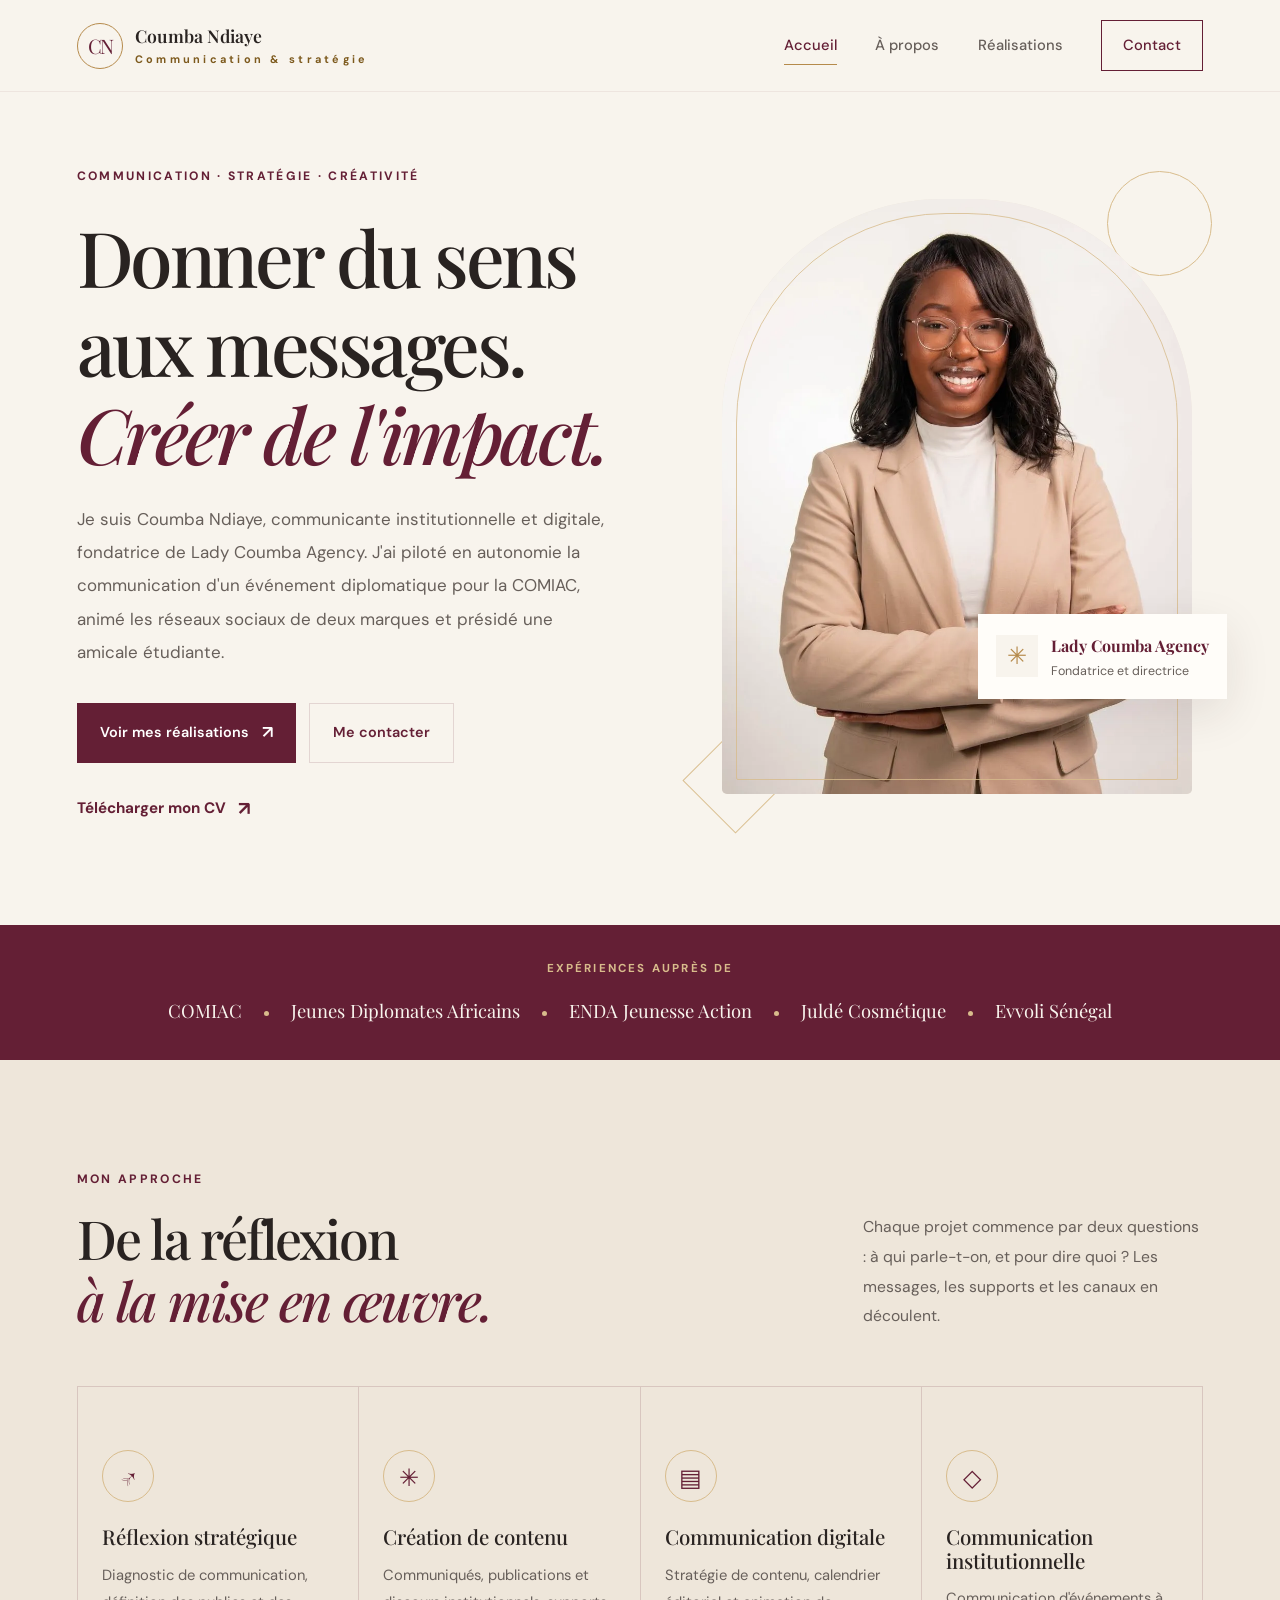
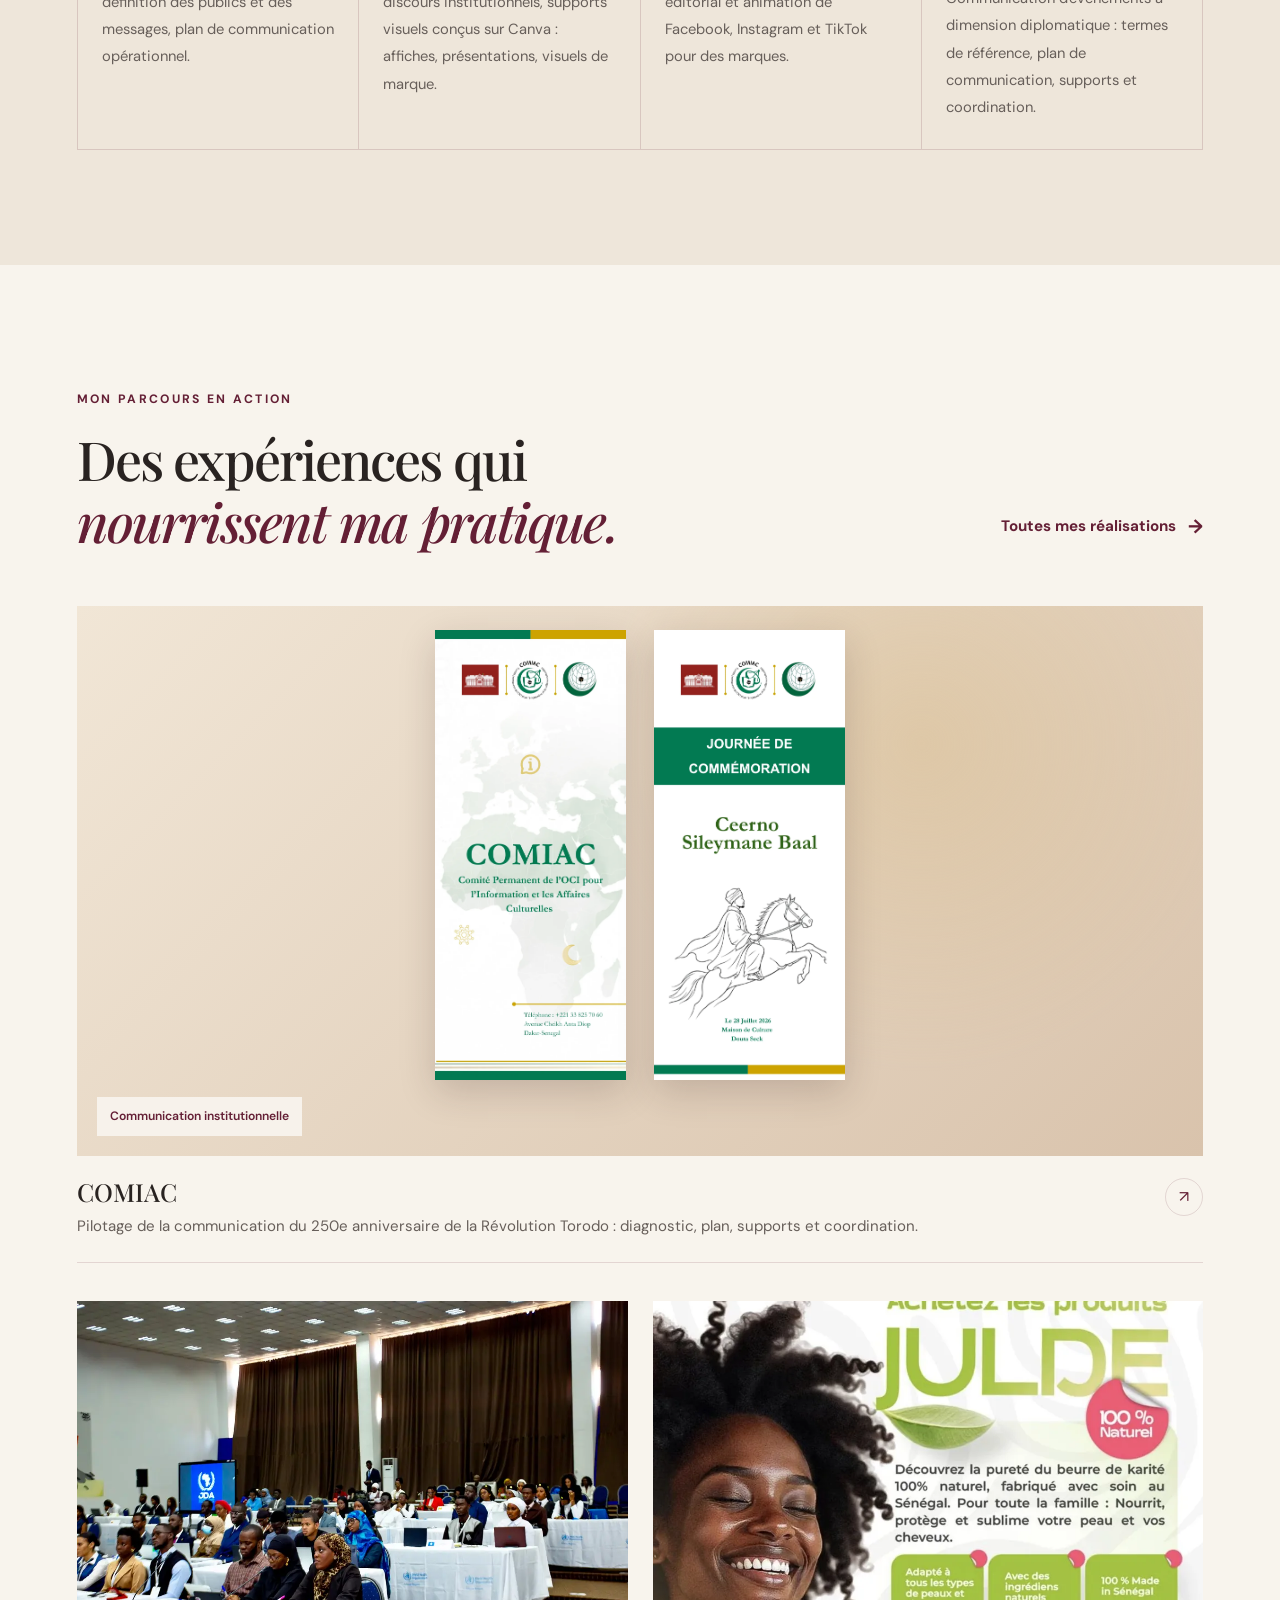
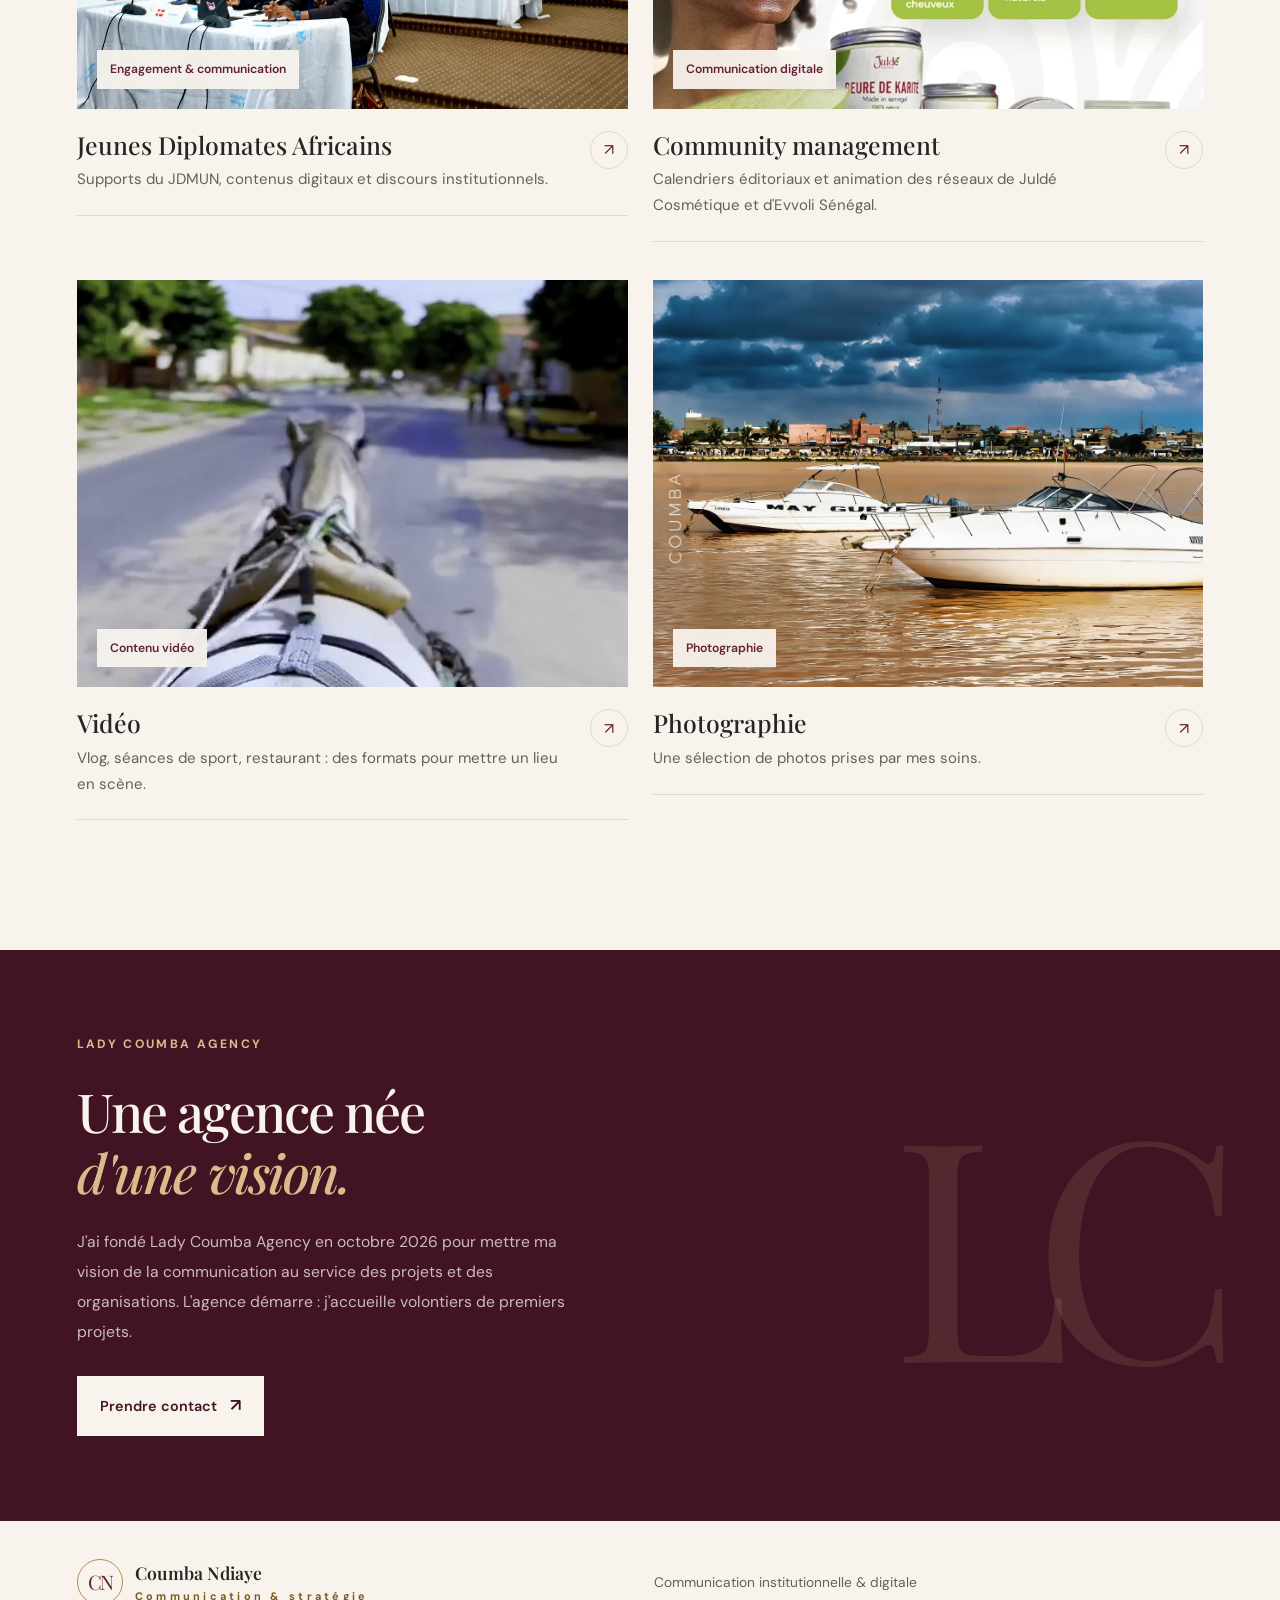
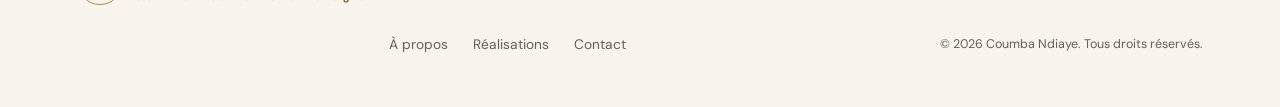
==== index.html @ ebb4f6b2 "first commit" ====
<!DOCTYPE html>
<html lang="fr">

<head>
    <meta charset="UTF-8">
    <meta name="viewport" content="width=device-width, initial-scale=1.0">

    <meta name="description"
        content="Coumba Ndiaye, communicante institutionnelle et digitale et fondatrice de Lady Coumba Agency. Découvrez ses réalisations : COMIAC, Jeunes Diplomates Africains, ENDA Jeunesse Action, Juldé Cosmétique, Evvoli Sénégal.">

    <meta name="theme-color" content="#f8f4ed">

    <title>Coumba Ndiaye | Communication & stratégie</title>

    <link rel="icon" href="assets/favicon.svg" type="image/svg+xml">

    <!-- Aperçu lors du partage du lien (WhatsApp, LinkedIn...) -->
    <meta property="og:type" content="website">
    <meta property="og:locale" content="fr_FR">
    <meta property="og:title" content="Coumba Ndiaye | Communication & stratégie">
    <meta property="og:description"
        content="Communicante institutionnelle et digitale, fondatrice de Lady Coumba Agency. Découvrez mes réalisations.">
    <!-- À compléter quand l'adresse du site est connue (le lien doit être complet, en https) :
    <meta property="og:image" content="https://ADRESSE-DU-SITE/assets/image/og-cover.jpg">
    <meta property="og:url" content="https://ADRESSE-DU-SITE/">
    -->

    <link rel="preconnect" href="https://fonts.googleapis.com">
    <link rel="preconnect" href="https://fonts.gstatic.com" crossorigin>

    <link
        href="https://fonts.googleapis.com/css2?family=DM+Sans:wght@400;500;600;700&family=Playfair+Display:wght@400;500;600;700&display=swap"
        rel="stylesheet">

    <link rel="stylesheet" href="style.css">
    <script src="script.js" defer></script>
</head>

<body>

    <div class="loader" id="loader">
        <span>CN</span>
    </div>

    <header class="header">
        <a href="index.html" class="logo" aria-label="Accueil Coumba Ndiaye">
            <span class="logo-mark">CN</span>
            <span class="logo-text">
                <strong>Coumba Ndiaye</strong>
                <small>Communication & stratégie</small>
            </span>
        </a>

        <button class="menu-toggle" id="menu-toggle" aria-label="Ouvrir le menu" aria-expanded="false"
            aria-controls="navigation">
            <span></span>
            <span></span>
        </button>

        <nav class="navigation" id="navigation">
            <a href="index.html" class="active">Accueil</a>
            <a href="pages/apropos.html">À propos</a>
            <a href="pages/realisations.html">Réalisations</a>
            <a href="pages/contact.html" class="nav-cta">Contact</a>
        </nav>
    </header>

    <main>

        <!-- HERO : PRESENTATION DE COUMBA -->

        <section class="hero section-padding">

            <div class="hero-content">

                <p class="eyebrow">
                    COMMUNICATION · STRATÉGIE · CRÉATIVITÉ
                </p>

                <h1>
                    Donner du sens<br>
                    aux messages.<br>
                    <span>Créer de l'impact.</span>
                </h1>

                <p class="hero-description">
                    Je suis Coumba Ndiaye, communicante institutionnelle et
                    digitale, fondatrice de Lady Coumba Agency. J'ai piloté en
                    autonomie la communication d'un événement diplomatique pour
                    la COMIAC, animé les réseaux sociaux de deux marques et
                    présidé une amicale étudiante.
                </p>

                <div class="hero-actions">

                    <a href="pages/realisations.html" class="btn btn-primary">
                        Voir mes réalisations
                        <span aria-hidden="true">↗</span>
                    </a>

                    <a href="pages/contact.html" class="btn btn-secondary">
                        Me contacter
                    </a>

                </div>

                <div class="hero-signature">
                    <a href="assets/documents/cv.pdf" class="text-link" target="_blank" rel="noopener noreferrer">
                        Télécharger mon CV <span aria-hidden="true">↗</span>
                    </a>
                </div>

            </div>

            <div class="hero-visual">

                <div class="hero-frame">

                    <img src="./assets/image/portrait-coumba.webp" alt="Portrait de Coumba Ndiaye" class="hero-portrait"
                        fetchpriority="high"
                        onerror="this.style.display='none'; this.nextElementSibling.style.display='flex';">

                    <div class="portrait-placeholder">
                        <span>CN</span>
                        <p>Portrait de Coumba Ndiaye</p>
                        <small>Ajouter la photo dans assets/image/</small>
                    </div>

                </div>

                <div class="floating-card">
                    <span class="floating-icon">✳</span>
                    <div>
                        <strong>Lady Coumba Agency</strong>
                        <p>Fondatrice et directrice</p>
                    </div>
                </div>

                <div class="hero-decoration decoration-one"></div>
                <div class="hero-decoration decoration-two"></div>

            </div>

        </section>

        <!-- EXPERIENCES : STRUCTURES -->

        <section class="proof-strip" aria-labelledby="proof-title">
            <div class="proof-strip-inner">
                <p class="proof-title" id="proof-title">EXPÉRIENCES AUPRÈS DE</p>

                <ul class="proof-list">
                    <li><a href="pages/realisations.html#comiac">COMIAC</a></li>
                    <li><a href="pages/realisations.html#jda">Jeunes Diplomates Africains</a></li>
                    <li><a href="pages/realisations.html#enda">ENDA Jeunesse Action</a></li>
                    <li><a href="pages/realisations.html#digital">Juldé Cosmétique</a></li>
                    <li><a href="pages/realisations.html#digital">Evvoli Sénégal</a></li>
                </ul>
            </div>
        </section>

        <!-- COMPETENCES ET APPROCHE PERSONNELLE -->

        <section class="services section-padding">

            <div class="services-header">

                <div>
                    <p class="eyebrow">MON APPROCHE</p>
                    <h2>
                        De la réflexion<br>
                        <span>à la mise en œuvre.</span>
                    </h2>
                </div>

                <p class="services-intro">
                    Chaque projet commence par deux questions : à qui parle-t-on,
                    et pour dire quoi ? Les messages, les supports et les canaux
                    en découlent.
                </p>

            </div>

            <div class="services-grid">

                <article class="service-card">

                    <div class="service-icon">↗</div>

                    <h3>Réflexion stratégique</h3>

                    <p>
                        Diagnostic de communication, définition des publics
                        et des messages, plan de communication opérationnel.
                    </p>
                </article>

                <article class="service-card">

                    <div class="service-icon">✳</div>

                    <h3>Création de contenu</h3>

                    <p>
                        Communiqués, publications et discours institutionnels,
                        supports visuels conçus sur Canva : affiches,
                        présentations, visuels de marque.
                    </p>
                </article>

                <article class="service-card">

                    <div class="service-icon">▤</div>

                    <h3>Communication digitale</h3>

                    <p>
                        Stratégie de contenu, calendrier éditorial et animation
                        de Facebook, Instagram et TikTok pour des marques.
                    </p>
                </article>

                <article class="service-card">

                    <div class="service-icon">◇</div>

                    <h3>Communication institutionnelle</h3>

                    <p>
                        Communication d'événements à dimension diplomatique :
                        termes de référence, plan de communication, supports
                        et coordination.
                    </p>
                </article>

            </div>

        </section>

        <!-- EXPERIENCES ET REALISATIONS -->

        <section class="projects section-padding">

            <div class="projects-header">

                <div>
                    <p class="eyebrow">MON PARCOURS EN ACTION</p>

                    <h2>
                        Des expériences qui<br>
                        <span>nourrissent ma pratique.</span>
                    </h2>
                </div>

                <a href="pages/realisations.html" class="text-link">
                    Toutes mes réalisations <span>→</span>
                </a>

            </div>

            <div class="projects-grid">

                <a href="pages/realisations.html#comiac" class="project-card project-large">

                    <div class="project-image project-image-comiac project-image-banners">

                        <img src="assets/image/comiac-kakemono-presentation.webp"
                            alt="Kakémono de présentation de la COMIAC" loading="lazy"
                            onerror="this.style.display='none'">

                        <img src="assets/image/comiac-kakemono-commemoration.webp"
                            alt="Kakémono de la Journée de commémoration Ceerno Sileymane Baal" loading="lazy"
                            onerror="this.style.display='none'">

                        <span class="project-category">
                            Communication institutionnelle
                        </span>

                    </div>

                    <div class="project-info">

                        <div>
                            <h3>COMIAC</h3>

                            <p>
                                Pilotage de la communication du 250e anniversaire
                                de la Révolution Torodo : diagnostic, plan,
                                supports et coordination.
                            </p>
                        </div>

                        <span class="project-arrow">↗</span>

                    </div>

                </a>

                <a href="pages/realisations.html#jda" class="project-card">

                    <div class="project-image project-image-jda">

                        <img src="assets/image/jda.webp" alt="Séance de conférence des Jeunes Diplomates Africains"
                            loading="lazy" onerror="this.style.display='none'">

                        <span class="project-category">
                            Engagement & communication
                        </span>

                    </div>

                    <div class="project-info">

                        <div>
                            <h3>Jeunes Diplomates Africains</h3>

                            <p>
                                Supports du JDMUN, contenus digitaux et
                                discours institutionnels.
                            </p>
                        </div>

                        <span class="project-arrow">↗</span>

                    </div>

                </a>

                <a href="pages/realisations.html#digital" class="project-card">

                    <div class="project-image project-image-digital">

                        <img src="assets/image/julde.webp" alt="Visuel de communication pour Juldé Cosmétique"
                            loading="lazy" onerror="this.style.display='none'">

                        <span class="project-category">
                            Communication digitale
                        </span>

                    </div>

                    <div class="project-info">

                        <div>
                            <h3>Community management</h3>

                            <p>
                                Calendriers éditoriaux et animation des réseaux
                                de Juldé Cosmétique et d'Evvoli Sénégal.
                            </p>
                        </div>

                        <span class="project-arrow">↗</span>

                    </div>

                </a>

                <a href="pages/realisations.html#video" class="project-card">

                    <div class="project-image project-image-video">

                        <img src="assets/image/vlog-saint-louis-poster.webp"
                            alt="Image de couverture du vlog consacré à Saint-Louis" loading="lazy"
                            onerror="this.style.display='none'">

                        <span class="project-category">
                            Contenu vidéo
                        </span>

                    </div>

                    <div class="project-info">

                        <div>
                            <h3>Vidéo</h3>

                            <p>
                                Vlog, séances de sport, restaurant : des formats
                                pour mettre un lieu en scène.
                            </p>
                        </div>

                        <span class="project-arrow">↗</span>

                    </div>

                </a>

                <a href="pages/realisations.html#photos" class="project-card">

                    <div class="project-image project-image-photo">

                        <img src="assets/image/photos/photo-1.webp" alt="Photographie prise par Coumba Ndiaye"
                            loading="lazy" onerror="this.style.display='none'">

                        <span class="project-category">
                            Photographie
                        </span>

                    </div>

                    <div class="project-info">

                        <div>
                            <h3>Photographie</h3>

                            <p>
                                Une sélection de photos prises par mes soins.
                            </p>
                        </div>

                        <span class="project-arrow">↗</span>

                    </div>

                </a>

            </div>

        </section>

        <!-- PROJET ENTREPRENEURIAL -->

        <section class="agency-cta section-padding">

            <div class="agency-cta-content">


                <p class="eyebrow">LADY COUMBA AGENCY</p>

                <h2>
                    Une agence née<br>
                    <span>d'une vision.</span>
                </h2>

                <p>
                    J'ai fondé Lady Coumba Agency en octobre 2026 pour mettre
                    ma vision de la communication au service des projets et des
                    organisations. L'agence démarre : j'accueille volontiers
                    de premiers projets.
                </p>

                <a href="pages/contact.html" class="btn btn-light">
                    Prendre contact <span>↗</span>
                </a>


            </div>

            <div class="cta-monogram" aria-hidden="true">LC</div>

        </section>

    </main>

    <!-- PIED DE PAGE -->

    <footer class="footer">

        <a href="index.html" class="logo footer-logo">

            <span class="logo-mark">CN</span>

            <span class="logo-text">
                <strong>Coumba Ndiaye</strong>
                <small>Communication & stratégie</small>
            </span>

        </a>

        <p>Communication institutionnelle & digitale</p>

        <div class="footer-links">
            <a href="pages/apropos.html">À propos</a>
            <a href="pages/realisations.html">Réalisations</a>
            <a href="pages/contact.html">Contact</a>
        </div>

        <p class="footer-copy">
            © <span id="year"></span> Coumba Ndiaye. Tous droits réservés.
        </p>

    </footer>

</body>

</html>
---- style.css ----
/* =========================================
   LADY COUMBA AGENCY
   Identité visuelle : crème, bordeaux et or
========================================= */

:root {
    --cream: #f8f4ed;
    --cream-dark: #eee6da;
    --white: #fffdf9;
    --burgundy: #641f35;
    --burgundy-dark: #421323;
    --burgundy-light: #853e53;
    --gold: #b58a4b;
    --gold-light: #d8bc8c;
    --text: #292321;
    --text-light: #756c67;
    --border: rgba(100, 31, 53, 0.14);

    --font-title: "Playfair Display", Georgia, serif;
    --font-body: "DM Sans", Arial, sans-serif;

    --container: 1240px;
    --page-padding: clamp(22px, 6vw, 88px);
    --transition: 0.3s ease;
}

/* RESET */

* {
    margin: 0;
    padding: 0;
    box-sizing: border-box;
}

html {
    scroll-behavior: smooth;
    scroll-padding-top: 100px;
}

body {
    background: var(--cream);
    color: var(--text);
    font-family: var(--font-body);
    line-height: 1.7;
    overflow-x: hidden;
    -webkit-font-smoothing: antialiased;
}

body,
button,
a {
    -webkit-tap-highlight-color: transparent;
}

img {
    display: block;
    max-width: 100%;
}

a {
    color: inherit;
    text-decoration: none;
}

button {
    font: inherit;
}

button,
a {
    touch-action: manipulation;
}

::selection {
    background: var(--burgundy);
    color: white;
}

.section-padding {
    padding-left: var(--page-padding);
    padding-right: var(--page-padding);
}

h1,
h2,
h3 {
    font-family: var(--font-title);
    font-weight: 500;
    line-height: 1.15;
}

h1 {
    font-size: clamp(3rem, 6vw, 6rem);
    letter-spacing: -0.045em;
}

h2 {
    font-size: clamp(2.2rem, 4.2vw, 4rem);
    letter-spacing: -0.035em;
}

h3 {
    font-size: 1.55rem;
}

p {
    overflow-wrap: break-word;
}

main {
    width: 100%;
}

main section {
    position: relative;
}

.eyebrow {
    color: var(--burgundy);
    font-size: 0.7rem;
    font-weight: 700;
    letter-spacing: 0.19em;
    line-height: 1.6;
    text-transform: uppercase;
}

h1 span,
h2 span {
    color: var(--burgundy);
    font-style: italic;
}

.text-link {
    display: inline-flex;
    align-items: center;
    gap: 12px;
    color: var(--burgundy);
    font-size: 0.9rem;
    font-weight: 700;
    transition: gap var(--transition);
}

.text-link span {
    font-size: 1.2rem;
    transition: transform var(--transition);
}

.text-link:hover {
    gap: 18px;
}

.text-link:hover span {
    transform: translateX(3px);
}

/* LOADER */

.loader {
    position: fixed;
    z-index: 9999;
    inset: 0;
    display: flex;
    align-items: center;
    justify-content: center;
    background: var(--burgundy-dark);
    color: var(--gold-light);
    transition:
        opacity 0.6s ease,
        visibility 0.6s ease;
}

.loader span {
    font-family: var(--font-title);
    font-size: 4rem;
    letter-spacing: -0.08em;
    animation: loader-pulse 1s ease-in-out infinite alternate;
}

.loader.loaded {
    opacity: 0;
    visibility: hidden;
    pointer-events: none;
}

@keyframes loader-pulse {
    from {
        opacity: 0.4;
        transform: scale(0.94);
    }

    to {
        opacity: 1;
        transform: scale(1);
    }
}

/* HEADER */

.header {
    position: sticky;
    top: 0;
    z-index: 1000;
    display: flex;
    align-items: center;
    justify-content: space-between;
    gap: 30px;
    min-height: 92px;
    padding: 16px var(--page-padding);
    background: rgba(248, 244, 237, 0.94);
    border-bottom: 1px solid rgba(100, 31, 53, 0.07);
    backdrop-filter: blur(18px);
    -webkit-backdrop-filter: blur(18px);
}

.logo {
    display: inline-flex;
    align-items: center;
    gap: 12px;
    flex-shrink: 0;
}

.logo-mark {
    display: grid;
    place-items: center;
    width: 46px;
    height: 46px;
    border: 1px solid var(--gold);
    border-radius: 50%;
    color: var(--burgundy);
    font-family: var(--font-title);
    font-size: 1.25rem;
    letter-spacing: -0.09em;
}

.logo-text {
    display: flex;
    flex-direction: column;
    line-height: 1.3;
}

.logo-text strong {
    font-family: var(--font-title);
    font-size: 1.1rem;
    font-weight: 600;
}

.logo-text small {
    margin-top: 4px;
    color: var(--gold);
    font-size: 0.58rem;
    font-weight: 700;
    letter-spacing: 0.3em;
}

.navigation {
    display: flex;
    align-items: center;
    gap: clamp(20px, 3vw, 42px);
}

.navigation a {
    position: relative;
    color: var(--text-light);
    font-size: 0.85rem;
    font-weight: 500;
    transition: color var(--transition);
}

.navigation a:not(.nav-cta)::after {
    position: absolute;
    right: 0;
    bottom: -7px;
    left: 0;
    height: 1px;
    background: var(--gold);
    content: "";
    transform: scaleX(0);
    transform-origin: left;
    transition: transform var(--transition);
}

.navigation a:hover,
.navigation a.active {
    color: var(--burgundy);
}

.navigation a:hover::after,
.navigation a.active::after {
    transform: scaleX(1);
}

.navigation .nav-cta {
    padding: 12px 21px;
    border: 1px solid var(--burgundy);
    color: var(--burgundy);
    transition:
        background var(--transition),
        color var(--transition);
}

.navigation .nav-cta:hover {
    background: var(--burgundy);
    color: white;
}

.menu-toggle {
    display: none;
    width: 44px;
    height: 44px;
    padding: 11px;
    border: 1px solid var(--border);
    background: transparent;
    cursor: pointer;
}

.menu-toggle span {
    display: block;
    width: 100%;
    height: 1px;
    margin: 5px 0;
    background: var(--burgundy);
    transition: transform var(--transition);
}

/* BUTTONS */

.btn {
    display: inline-flex;
    align-items: center;
    justify-content: center;
    gap: 13px;
    min-height: 54px;
    padding: 15px 23px;
    font-size: 0.84rem;
    font-weight: 600;
    text-align: center;
    transition:
        transform var(--transition),
        background var(--transition),
        color var(--transition),
        border-color var(--transition);
}

.btn:hover {
    transform: translateY(-3px);
}

.btn span {
    font-size: 1.1rem;
}

.btn-primary {
    background: var(--burgundy);
    color: white;
}

.btn-primary:hover {
    background: var(--burgundy-dark);
}

.btn-secondary {
    border: 1px solid var(--border);
    color: var(--burgundy);
}

.btn-secondary:hover {
    border-color: var(--burgundy);
    background: var(--white);
}

.btn-light {
    background: var(--cream);
    color: var(--burgundy-dark);
}

.btn-light:hover {
    background: white;
}

/* HERO */

.hero {
    display: grid;
    grid-template-columns: 1.05fr 0.95fr;
    align-items: center;
    gap: clamp(45px, 7vw, 100px);
    max-width: 1600px;
    min-height: 690px;
    margin: auto;
    padding-top: 75px;
    padding-bottom: 100px;
}

.hero-content {
    position: relative;
    z-index: 2;
    max-width: 680px;
    animation: rise-in 0.9s ease both;
}

.hero-content .eyebrow {
    margin-bottom: 26px;
}

.hero-content h1 {
    margin-bottom: 26px;
}

.hero-description {
    max-width: 540px;
    color: var(--text-light);
    font-size: 1rem;
    line-height: 1.95;
}

.hero-actions {
    display: flex;
    flex-wrap: wrap;
    gap: 13px;
    margin-top: 34px;
}

.hero-signature {
    display: flex;
    align-items: center;
    gap: 13px;
    margin-top: 40px;
}


.hero-signature p {
    color: var(--text-light);
    font-size: 0.78rem;
}

.hero-visual {
    position: relative;
    width: 100%;
    max-width: 470px;
    margin: 0 auto;
    animation: rise-in 1s 0.15s ease both;
}

.hero-frame {
    position: relative;
    z-index: 1;
    overflow: hidden;
    width: 100%;
    aspect-ratio: 0.79;
    border-radius: 220px 220px 5px 5px;
    background: var(--cream-dark);
}

.hero-frame::after {
    position: absolute;
    inset: 14px;
    z-index: 2;
    border: 1px solid rgba(216, 188, 140, 0.8);
    border-radius: 210px 210px 2px 2px;
    content: "";
    pointer-events: none;
}

.hero-portrait {
    position: absolute;
    inset: 0;
    display: block;
    width: 100%;
    height: 100%;
    object-fit: cover;
    object-position: center top;
    z-index: 1;
}

.portrait-placeholder {
    position: absolute;
    inset: 0;
    display: none;
    flex-direction: column;
    align-items: center;
    justify-content: center;
    gap: 8px;
    padding: 25px;
    background:
        radial-gradient(circle at 50% 35%, rgba(181, 138, 75, 0.15), transparent 45%),
        var(--cream-dark);
    color: var(--burgundy);
    text-align: center;
    z-index: 2;
}

.portrait-placeholder span {
    font-family: var(--font-title);
    font-size: clamp(5rem, 9vw, 8rem);
    line-height: 1;
    letter-spacing: -0.1em;
}

.portrait-placeholder p {
    font-family: var(--font-title);
    font-size: 1.15rem;
}

.portrait-placeholder small {
    color: var(--text-light);
    font-size: 0.7rem;
}

.portrait-caption {
    position: absolute;
    z-index: 3;
    right: 30px;
    bottom: 28px;
    left: 30px;
    display: flex;
    align-items: center;
    gap: 10px;
    padding: 15px 17px;
    background: rgba(248, 244, 237, 0.93);
    font-size: 0.73rem;
    font-weight: 600;
    backdrop-filter: blur(10px);
}

.caption-dot {
    width: 7px;
    height: 7px;
    flex-shrink: 0;
    border-radius: 50%;
    background: var(--gold);
}

.floating-card {
    position: absolute;
    z-index: 4;
    right: -35px;
    bottom: 95px;
    display: flex;
    align-items: center;
    gap: 13px;
    max-width: 285px;
    padding: 18px;
    background: var(--white);
    box-shadow: 0 15px 45px rgba(48, 25, 28, 0.1);
    animation: float 5s ease-in-out infinite;
}

.floating-icon {
    display: grid;
    place-items: center;
    width: 42px;
    height: 42px;
    flex-shrink: 0;
    background: var(--cream);
    color: var(--gold);
    font-size: 1.5rem;
}

.floating-card strong {
    display: block;
    color: var(--burgundy);
    font-family: var(--font-title);
    font-size: 0.95rem;
}

.floating-card p {
    margin-top: 3px;
    color: var(--text-light);
    font-size: 0.69rem;
    line-height: 1.5;
}

.hero-decoration {
    position: absolute;
    border: 1px solid var(--gold-light);
    pointer-events: none;
}

.decoration-one {
    top: -28px;
    right: -20px;
    width: 105px;
    height: 105px;
    border-radius: 50%;
}

.decoration-two {
    bottom: -24px;
    left: -24px;
    width: 75px;
    height: 75px;
    transform: rotate(45deg);
}

/* AGENCY STRIP */

.agency-strip {
    padding: 24px var(--page-padding);
    background: var(--burgundy);
    color: var(--cream);
}

.agency-strip-inner {
    display: flex;
    align-items: center;
    justify-content: space-between;
    gap: 22px;
    max-width: var(--container);
    margin: auto;
}

.agency-strip-inner p {
    font-size: 0.67rem;
    font-weight: 600;
    letter-spacing: 0.16em;
}

.agency-strip-inner span {
    width: 5px;
    height: 5px;
    flex-shrink: 0;
    border-radius: 50%;
    background: var(--gold-light);
}

/* INTRODUCTION */

.intro {
    padding-top: 130px;
    padding-bottom: 130px;
}

.section-heading {
    max-width: var(--container);
    margin: 0 auto 65px;
}

.section-heading .eyebrow {
    margin-bottom: 20px;
}

.section-heading h2 {
    max-width: 760px;
}

.intro-grid {
    display: grid;
    grid-template-columns: 0.8fr 1.2fr;
    gap: clamp(35px, 9vw, 150px);
    max-width: var(--container);
    margin: auto;
    padding-top: 34px;
    border-top: 1px solid var(--border);
}

.intro-label {
    display: flex;
    flex-direction: column;
    gap: 20px;
}

.section-number {
    color: var(--gold);
    font-size: 0.72rem;
    font-weight: 700;
    letter-spacing: 0.12em;
}

.intro-label p {
    max-width: 220px;
    color: var(--burgundy);
    font-family: var(--font-title);
    font-size: 1.5rem;
    line-height: 1.4;
}

.intro-text>p {
    margin-bottom: 22px;
    color: var(--text-light);
    font-size: 0.98rem;
    line-height: 2;
}

.intro-text .text-link {
    margin-top: 12px;
}

/* SERVICES */

.services {
    padding-top: 110px;
    padding-bottom: 115px;
    background: var(--cream-dark);
}

.services-header,
.projects-header {
    display: flex;
    align-items: flex-end;
    justify-content: space-between;
    gap: 40px;
    max-width: var(--container);
    margin: 0 auto 55px;
}

.services-header .eyebrow,
.projects-header .eyebrow {
    margin-bottom: 18px;
}

.services-header h2,
.projects-header h2 {
    max-width: 700px;
}

.services-intro {
    max-width: 340px;
    color: var(--text-light);
    font-size: 0.9rem;
    line-height: 1.9;
}

.services-grid {
    display: grid;
    grid-template-columns: repeat(4, minmax(0, 1fr));
    max-width: var(--container);
    margin: auto;
    border-top: 1px solid rgba(100, 31, 53, 0.16);
    border-left: 1px solid rgba(100, 31, 53, 0.16);
}

.service-card {
    position: relative;
    min-height: 300px;
    padding: 28px 24px;
    border-right: 1px solid rgba(100, 31, 53, 0.16);
    border-bottom: 1px solid rgba(100, 31, 53, 0.16);
    background: transparent;
    transition:
        background var(--transition),
        transform var(--transition);
}

.service-card:hover {
    z-index: 1;
    background: var(--white);
    transform: translateY(-5px);
}

.service-number {
    color: var(--gold);
    font-size: 0.7rem;
    font-weight: 700;
    letter-spacing: 0.1em;
}

.service-icon {
    display: grid;
    place-items: center;
    width: 52px;
    height: 52px;
    margin: 35px 0 23px;
    border: 1px solid var(--gold-light);
    border-radius: 50%;
    color: var(--burgundy);
    font-family: var(--font-title);
    font-size: 1.5rem;
}

.service-card h3 {
    margin-bottom: 13px;
    font-size: 1.28rem;
}

.service-card p {
    color: var(--text-light);
    font-size: 0.8rem;
    line-height: 1.85;
}

.agency-note {
    max-width: var(--container);
    margin: 18px auto 0;
    color: var(--text-light);
    font-size: 0.73rem;
}

/* PROJECTS */

.projects {
    padding-top: 125px;
    padding-bottom: 130px;
}

.projects-header {
    align-items: flex-end;
}

.projects-header>.text-link {
    flex-shrink: 0;
    margin-bottom: 8px;
}

.projects-grid {
    display: grid;
    grid-template-columns: repeat(2, minmax(0, 1fr));
    gap: 38px 25px;
    max-width: var(--container);
    margin: auto;
}

.project-card {
    display: block;
    min-width: 0;
}

.project-large {
    grid-column: 1 / -1;
}

.project-image {
    position: relative;
    display: flex;
    align-items: flex-end;
    overflow: hidden;
    aspect-ratio: 1.35;
    background:
        radial-gradient(circle at 75% 30%, rgba(216, 188, 140, 0.45), transparent 35%),
        linear-gradient(135deg, #ead9c5, #b99482);
}

.project-large .project-image {
    aspect-ratio: 2.05;
}

.project-image-jda {
    background:
        radial-gradient(circle at 30% 30%, rgba(216, 188, 140, 0.35), transparent 30%),
        linear-gradient(135deg, #d8c4b1, #9a7c7b);
}

.project-image-digital {
    background:
        radial-gradient(circle at 75% 25%, rgba(216, 188, 140, 0.4), transparent 30%),
        linear-gradient(135deg, #d6c2b2, #b18a90);
}

.project-image img {
    position: absolute;
    inset: 0;
    width: 100%;
    height: 100%;
    object-fit: cover;
    transition: transform 0.7s ease;
}

.project-card:hover .project-image img {
    transform: scale(1.045);
}

.project-category {
    position: relative;
    z-index: 2;
    margin: 20px;
    padding: 9px 13px;
    background: rgba(248, 244, 237, 0.94);
    color: var(--burgundy);
    font-size: 0.68rem;
    font-weight: 600;
    backdrop-filter: blur(8px);
}

.project-info {
    display: flex;
    align-items: flex-start;
    justify-content: space-between;
    gap: 20px;
    padding: 22px 0;
    border-bottom: 1px solid var(--border);
}

.project-info h3 {
    margin-bottom: 8px;
    font-size: 1.55rem;
    transition: color var(--transition);
}

.project-card:hover .project-info h3 {
    color: var(--burgundy);
}

.project-info p {
    color: var(--text-light);
    font-size: 0.82rem;
    line-height: 1.7;
}

.project-arrow {
    display: grid;
    place-items: center;
    width: 38px;
    height: 38px;
    flex-shrink: 0;
    border: 1px solid var(--border);
    border-radius: 50%;
    color: var(--burgundy);
    transition:
        background var(--transition),
        color var(--transition);
}

.project-card:hover .project-arrow {
    background: var(--burgundy);
    color: white;
}

/* AGENCY CTA */

.agency-cta {
    display: flex;
    align-items: center;
    justify-content: space-between;
    gap: 40px;
    overflow: hidden;
    min-height: 430px;
    padding-top: 85px;
    padding-bottom: 85px;
    background: var(--burgundy-dark);
    color: var(--cream);
}

.agency-cta-content {
    position: relative;
    z-index: 2;
    max-width: 680px;
}

.agency-cta .eyebrow {
    margin-bottom: 25px;
    color: var(--gold-light);
}

.agency-cta h2 {
    margin-bottom: 24px;
}

.agency-cta h2 span {
    color: var(--gold-light);
}

.agency-cta-content>p:not(.eyebrow) {
    max-width: 510px;
    margin-bottom: 30px;
    color: rgba(248, 244, 237, 0.75);
    font-size: 0.92rem;
    line-height: 1.9;
}

.cta-monogram {
    flex-shrink: 0;
    color: rgba(216, 188, 140, 0.12);
    font-family: var(--font-title);
    font-size: clamp(10rem, 24vw, 23rem);
    line-height: 0.8;
    letter-spacing: -0.13em;
    user-select: none;
}

/* FOOTER */

.footer {
    display: grid;
    grid-template-columns: 1fr 1fr;
    align-items: center;
    gap: 28px;
    padding: 38px var(--page-padding);
    background: var(--cream);
}

.footer>p {
    color: var(--text-light);
    font-size: 0.78rem;
}

.footer-links {
    display: flex;
    flex-wrap: wrap;
    gap: 25px;
    justify-content: flex-end;
}

.footer-links a {
    color: var(--text-light);
    font-size: 0.78rem;
    transition: color var(--transition);
}

.footer-links a:hover {
    color: var(--burgundy);
}

.footer .footer-copy {
    justify-self: end;
    font-size: 0.7rem;
}

.footer-logo {
    justify-self: start;
}

/* ANIMATIONS */

@keyframes rise-in {
    from {
        opacity: 0;
        transform: translateY(25px);
    }

    to {
        opacity: 1;
        transform: translateY(0);
    }
}

@keyframes float {

    0%,
    100% {
        transform: translateY(0);
    }

    50% {
        transform: translateY(-8px);
    }
}

.reveal {
    opacity: 0;
    transform: translateY(25px);
    transition:
        opacity 0.7s ease,
        transform 0.7s ease;
}

.reveal.visible {
    opacity: 1;
    transform: translateY(0);
}

/* ACCESSIBILITÉ */

:focus-visible {
    outline: 2px solid var(--gold);
    outline-offset: 4px;
}

@media (prefers-reduced-motion: reduce) {

    *,
    *::before,
    *::after {
        scroll-behavior: auto !important;
        animation-duration: 0.01ms !important;
        animation-iteration-count: 1 !important;
        transition-duration: 0.01ms !important;
    }

    .reveal {
        opacity: 1;
        transform: none;
    }
}

/* TABLETTES */

@media (max-width: 1050px) {
    :root {
        --page-padding: 5vw;
    }

    .hero {
        gap: 40px;
        min-height: 600px;
    }

    .hero h1 {
        font-size: clamp(3rem, 6vw, 4.8rem);
    }

    .floating-card {
        right: -12px;
        bottom: 70px;
    }

    .services-grid {
        grid-template-columns: repeat(2, minmax(0, 1fr));
    }

    .service-card {
        min-height: 270px;
    }

    .services-header,
    .projects-header {
        gap: 30px;
    }
}

/* MOBILES */

@media (max-width: 760px) {
    :root {
        --page-padding: 23px;
    }

    .header {
        min-height: 76px;
        gap: 15px;
    }

    .logo-mark {
        width: 40px;
        height: 40px;
        font-size: 1.1rem;
    }

    .logo-text strong {
        font-size: 1rem;
    }

    .menu-toggle {
        display: block;
        position: relative;
        z-index: 1002;
    }

    .menu-toggle[aria-expanded="true"] span:first-child {
        transform: translateY(3px) rotate(45deg);
    }

    .menu-toggle[aria-expanded="true"] span:last-child {
        transform: translateY(-3px) rotate(-45deg);
    }

    .navigation {
        position: absolute;
        top: calc(100% - 1px);
        right: 0;
        left: 0;
        display: flex;
        flex-direction: column;
        align-items: stretch;
        gap: 0;
        padding: 10px var(--page-padding) 24px;
        border-bottom: 1px solid var(--border);
        background: var(--cream);
        opacity: 0;
        visibility: hidden;
        transform: translateY(-8px);
        transition:
            opacity var(--transition),
            visibility var(--transition),
            transform var(--transition);
    }

    .navigation.open {
        opacity: 1;
        visibility: visible;
        transform: translateY(0);
    }

    .navigation a {
        padding: 14px 0;
        border-bottom: 1px solid var(--border);
    }

    .navigation a::after {
        display: none;
    }

    .navigation .nav-cta {
        margin-top: 15px;
        padding: 12px 16px;
        border: 1px solid var(--burgundy);
        text-align: center;
    }

    .hero {
        grid-template-columns: 1fr;
        gap: 55px;
        min-height: auto;
        padding-top: 65px;
        padding-bottom: 85px;
    }

    .hero-content h1 {
        font-size: clamp(2.9rem, 12vw, 4.5rem);
    }

    .hero-description {
        font-size: 0.92rem;
    }

    .hero-actions {
        align-items: stretch;
        flex-direction: column;
    }

    .hero-actions .btn {
        width: 100%;
    }

    .hero-signature {
        margin-top: 28px;
    }

    .hero-visual {
        width: 86%;
        max-width: 390px;
    }

    .floating-card {
        right: -22px;
        bottom: 55px;
        max-width: 245px;
        padding: 13px;
    }

    .floating-card strong {
        font-size: 0.85rem;
    }

    .floating-card p {
        font-size: 0.65rem;
    }

    .agency-strip {
        padding-top: 24px;
        padding-bottom: 24px;
    }

    .agency-strip-inner {
        flex-wrap: wrap;
        justify-content: center;
        gap: 14px 17px;
    }

    .agency-strip-inner p {
        font-size: 0.59rem;
        letter-spacing: 0.1em;
    }

    .agency-strip-inner span {
        width: 4px;
        height: 4px;
    }

    .intro,
    .projects {
        padding-top: 85px;
        padding-bottom: 85px;
    }

    .section-heading {
        margin-bottom: 40px;
    }

    .intro-grid {
        grid-template-columns: 1fr;
        gap: 30px;
        padding-top: 25px;
    }

    .intro-label {
        gap: 10px;
    }

    .intro-label p {
        max-width: none;
        font-size: 1.3rem;
    }

    .intro-text>p {
        font-size: 0.91rem;
    }

    .services {
        padding-top: 85px;
        padding-bottom: 85px;
    }

    .services-header,
    .projects-header {
        align-items: flex-start;
        flex-direction: column;
        gap: 22px;
        margin-bottom: 38px;
    }

    .services-intro {
        max-width: none;
    }

    .services-grid {
        grid-template-columns: 1fr;
    }

    .service-card {
        min-height: 0;
        padding: 25px;
    }

    .service-icon {
        margin: 23px 0 18px;
    }

    .project-large {
        grid-column: auto;
    }

    .projects-grid {
        grid-template-columns: 1fr;
        gap: 28px;
    }

    .project-image,
    .project-large .project-image {
        aspect-ratio: 1.25;
    }

    .project-info {
        padding: 18px 0;
    }

    .project-info h3 {
        font-size: 1.35rem;
    }

    .agency-cta {
        align-items: flex-start;
        min-height: auto;
        padding-top: 75px;
        padding-bottom: 75px;
    }

    .cta-monogram {
        position: absolute;
        right: 5px;
        bottom: 15px;
        font-size: 11rem;
    }

    .agency-cta-content {
        max-width: 100%;
    }

    .agency-cta-content>p:not(.eyebrow) {
        font-size: 0.86rem;
    }

    .agency-cta .btn {
        position: relative;
        z-index: 2;
    }

    .footer {
        grid-template-columns: 1fr;
        gap: 22px;
        padding-top: 32px;
        padding-bottom: 32px;
    }

    .footer-links {
        justify-content: flex-start;
        gap: 20px;
    }

    .footer .footer-copy {
        justify-self: start;
    }
}

/* PETITS MOBILES */

@media (max-width: 380px) {
    :root {
        --page-padding: 18px;
    }

    .hero-content h1 {
        font-size: 2.7rem;
    }

    .hero-visual {
        width: 88%;
    }

    .floating-card {
        right: -15px;
        max-width: 220px;
    }

    .agency-strip-inner {
        gap: 12px;
    }

    .agency-strip-inner p {
        font-size: 0.54rem;
    }

    .project-category {
        margin: 12px;
        font-size: 0.61rem;
    }
}

/* =========================================
   PAGE RÉALISATIONS
========================================= */

.page-hero {
    padding-top: 90px;
    padding-bottom: 70px;
}

.page-hero-inner {
    max-width: var(--container);
    margin: auto;
}

.page-hero-inner .eyebrow {
    margin-bottom: 24px;
}

.page-hero-inner h1 {
    margin-bottom: 26px;
}

.realisation-nav {
    display: flex;
    flex-wrap: wrap;
    gap: 10px;
    margin-top: 44px;
}

.realisation-nav a {
    padding: 10px 18px;
    border: 1px solid var(--border);
    color: var(--burgundy);
    font-size: 0.8rem;
    font-weight: 600;
    transition:
        background var(--transition),
        color var(--transition),
        border-color var(--transition);
}

.realisation-nav a:hover {
    border-color: var(--burgundy);
    background: var(--burgundy);
    color: white;
}

/* Sections de réalisations */

.case-section {
    padding-top: 100px;
    padding-bottom: 100px;
    border-top: 1px solid var(--border);
}

.case-alt {
    background: var(--cream-dark);
}

.case {
    display: grid;
    grid-template-columns: 1fr 1fr;
    align-items: center;
    gap: clamp(35px, 6vw, 90px);
    max-width: var(--container);
    margin: auto;
}

.case-reverse .case-text {
    order: 2;
}

.case-text .eyebrow {
    margin-bottom: 18px;
}

.case-text h2 {
    margin-bottom: 26px;
    font-size: clamp(2rem, 3.4vw, 3.2rem);
}

.case-role {
    color: var(--burgundy);
    font-family: var(--font-title);
    font-size: 1.15rem;
    font-style: italic;
    line-height: 1.4;
}

.case-period {
    display: inline-block;
    margin: 8px 0 22px;
    padding: 4px 12px;
    border: 1px solid var(--gold-light);
    color: var(--gold);
    font-size: 0.68rem;
    font-weight: 700;
    letter-spacing: 0.12em;
    text-transform: uppercase;
}

.case-text>p:not(.eyebrow):not(.case-role):not(.case-period) {
    color: var(--text-light);
    font-size: 0.95rem;
    line-height: 1.95;
}

.case-list {
    display: grid;
    gap: 12px;
    margin-top: 24px;
    list-style: none;
}

.case-list li {
    position: relative;
    padding-left: 24px;
    color: var(--text);
    font-size: 0.88rem;
    line-height: 1.7;
}

.case-list li::before {
    position: absolute;
    top: 0.72em;
    left: 0;
    width: 7px;
    height: 7px;
    background: var(--gold);
    content: "";
    transform: rotate(45deg);
}

.tag-list {
    display: flex;
    flex-wrap: wrap;
    gap: 8px;
    margin-top: 26px;
}

.tag {
    padding: 6px 13px;
    border: 1px solid var(--gold-light);
    color: var(--burgundy);
    font-size: 0.72rem;
    font-weight: 600;
}

/* Visuels */

.media-grid {
    display: grid;
    grid-template-columns: repeat(2, minmax(0, 1fr));
    gap: 16px;
}

.media-frame {
    position: relative;
    overflow: hidden;
    aspect-ratio: 0.8;
    background:
        radial-gradient(circle at 75% 25%, rgba(216, 188, 140, 0.45), transparent 35%),
        linear-gradient(135deg, #ead9c5, #b99482);
}

.media-frame.wide {
    grid-column: 1 / -1;
    aspect-ratio: 1.6;
}

.media-frame:nth-child(even):not(.wide) {
    background:
        radial-gradient(circle at 30% 30%, rgba(216, 188, 140, 0.35), transparent 30%),
        linear-gradient(135deg, #d8c4b1, #9a7c7b);
}

.media-frame img {
    position: absolute;
    inset: 0;
    width: 100%;
    height: 100%;
    object-fit: cover;
    transition: transform 0.7s ease;
}

.media-frame:hover img {
    transform: scale(1.04);
}

.media-frame::after {
    position: absolute;
    inset: 10px;
    z-index: 2;
    border: 1px solid rgba(216, 188, 140, 0.8);
    content: "";
    pointer-events: none;
}

.media-label {
    position: absolute;
    z-index: 3;
    bottom: 20px;
    left: 20px;
    padding: 8px 12px;
    background: rgba(248, 244, 237, 0.94);
    color: var(--burgundy);
    font-size: 0.66rem;
    font-weight: 600;
    backdrop-filter: blur(8px);
}

/* Engagement associatif */

.case-intro {
    max-width: var(--container);
    margin: 0 auto 50px;
}

.case-intro .eyebrow {
    margin-bottom: 18px;
}

.assoc-grid {
    display: grid;
    grid-template-columns: repeat(2, minmax(0, 1fr));
    gap: 25px;
    max-width: var(--container);
    margin: auto;
}

.assoc-card {
    padding: 34px 30px;
    border: 1px solid var(--border);
    background: var(--white);
    transition: transform var(--transition);
}

.assoc-card:hover {
    transform: translateY(-4px);
}

.assoc-card .case-period {
    margin-top: 0;
}

.assoc-card h3 {
    margin-bottom: 6px;
}

.assoc-card>p:last-child {
    margin-top: 16px;
    color: var(--text-light);
    font-size: 0.88rem;
    line-height: 1.85;
}

/* Bouton secondaire sur fond sombre */

.btn-outline-light {
    border-color: rgba(248, 244, 237, 0.4);
    color: var(--cream);
}

.btn-outline-light:hover {
    border-color: var(--cream);
    background: transparent;
}

.agency-cta .hero-actions {
    margin-top: 0;
}

/* Réalisations : tablettes et mobiles */

@media (max-width: 900px) {
    .case {
        grid-template-columns: 1fr;
    }

    .case-reverse .case-text {
        order: 0;
    }
}

@media (max-width: 760px) {
    .page-hero {
        padding-top: 60px;
        padding-bottom: 45px;
    }

    .realisation-nav {
        margin-top: 32px;
    }

    .case-section {
        padding-top: 70px;
        padding-bottom: 70px;
    }

    .assoc-grid {
        grid-template-columns: 1fr;
    }

    .assoc-card {
        padding: 26px 22px;
    }

    .media-label {
        bottom: 14px;
        left: 14px;
    }

    .agency-cta .hero-actions {
        flex-direction: column;
        align-items: stretch;
    }
}


/* =========================================
   RÉALISATIONS : VIDÉOS, PHOTOS, ATTESTATION
========================================= */

/* Vidéos */

.video-stack {
    display: grid;
    gap: 26px;
}

.video-grid {
    display: grid;
    grid-template-columns: repeat(3, minmax(0, 1fr));
    gap: 28px;
    max-width: var(--container);
    margin: auto;
    align-items: start;
}

.video-card {
    min-width: 0;
}

.video-card video {
    display: block;
    width: 100%;
    max-height: 560px;
    object-fit: contain;
    background: var(--burgundy-dark);
}

.video-card figcaption {
    margin-top: 12px;
    color: var(--text-light);
    font-size: 0.78rem;
    line-height: 1.6;
}

.video-grid .video-card figcaption strong {
    display: block;
    color: var(--burgundy);
    font-family: var(--font-title);
    font-size: 1.15rem;
    font-weight: 500;
}

.video-card.is-missing video {
    display: none;
}

.video-card.is-missing::before {
    display: grid;
    place-items: center;
    aspect-ratio: 1.78;
    background:
        radial-gradient(circle at 75% 25%, rgba(216, 188, 140, 0.45), transparent 35%),
        linear-gradient(135deg, #ead9c5, #b99482);
    color: var(--burgundy);
    content: "Vidéo à venir";
    font-family: var(--font-title);
    font-size: 1.1rem;
}

.case-intro-text {
    max-width: 560px;
    margin-top: 20px;
    color: var(--text-light);
    font-size: 0.95rem;
    line-height: 1.9;
}

/* Photos */

.photo-grid {
    columns: 2;
    column-gap: 16px;
    max-width: 980px;
    margin: auto;
}

.photo-item {
    position: relative;
    display: block;
    overflow: hidden;
    width: 100%;
    margin: 0 0 16px;
    padding: 0;
    border: 0;
    background: var(--cream-dark);
    break-inside: avoid;
    cursor: zoom-in;
}

.photo-item img {
    width: 100%;
    height: auto;
    transition: transform 0.7s ease;
}

.photo-item:hover img {
    transform: scale(1.04);
}

.photo-item.is-missing,
.attestation-thumb.is-missing {
    aspect-ratio: 0.8;
    background:
        radial-gradient(circle at 75% 25%, rgba(216, 188, 140, 0.45), transparent 35%),
        linear-gradient(135deg, #ead9c5, #b99482);
    cursor: default;
}

.photo-item.is-missing img,
.attestation-thumb.is-missing img {
    display: none;
}

/* Attestation */

.attestation {
    display: grid;
    grid-template-columns: minmax(0, 340px) 1fr;
    align-items: center;
    gap: clamp(28px, 5vw, 70px);
    max-width: var(--container);
    margin: 70px auto 0;
    padding-top: 50px;
    border-top: 1px solid var(--border);
}

.attestation-thumb {
    display: block;
    padding: 0;
    border: 1px solid var(--border);
    background: var(--white);
    box-shadow: 0 15px 45px rgba(48, 25, 28, 0.1);
    cursor: zoom-in;
    transition: transform var(--transition);
}

.attestation-thumb:hover {
    transform: translateY(-4px);
}

.attestation-thumb.is-missing {
    aspect-ratio: 1.4;
}

.attestation-text .eyebrow {
    margin-bottom: 14px;
}

.attestation-text h3 {
    margin-bottom: 14px;
}

.attestation-text>p:not(.eyebrow) {
    max-width: 520px;
    margin-bottom: 20px;
    color: var(--text-light);
    font-size: 0.92rem;
    line-height: 1.9;
}

/* Agrandissement des images */

.lightbox {
    width: 100vw;
    max-width: none;
    height: 100vh;
    max-height: none;
    margin: 0;
    padding: 4vh 4vw;
    border: 0;
    background: rgba(33, 11, 20, 0.92);
}

.lightbox[open] {
    display: flex;
    align-items: center;
    justify-content: center;
}

.lightbox img {
    max-width: 100%;
    max-height: 100%;
    object-fit: contain;
}

.lightbox-close {
    position: absolute;
    top: 18px;
    right: 22px;
    width: 46px;
    height: 46px;
    border: 1px solid rgba(248, 244, 237, 0.4);
    border-radius: 50%;
    background: transparent;
    color: var(--cream);
    font-size: 1.7rem;
    line-height: 1;
    cursor: pointer;
}

.lightbox-close:hover {
    background: rgba(248, 244, 237, 0.12);
}

@media (max-width: 900px) {
    .video-grid {
        grid-template-columns: repeat(2, minmax(0, 1fr));
    }

    .photo-grid {
        columns: 2;
    }

    .attestation {
        grid-template-columns: 1fr;
    }

    .attestation-thumb {
        max-width: 380px;
    }
}

@media (max-width: 760px) {
    .video-grid {
        grid-template-columns: 1fr;
    }

    .photo-grid {
        column-gap: 10px;
    }

    .photo-item {
        margin-bottom: 10px;
    }

    .attestation {
        margin-top: 50px;
        padding-top: 36px;
    }
}


/* Logo ENDA et attestation seule */

.logo-card {
    display: grid;
    place-items: center;
    padding: 28px;
    border: 1px solid var(--border);
    background: #fff;
}

.logo-card img {
    width: auto;
    max-width: 100%;
    height: 130px;
    object-fit: contain;
}

.attestation-solo {
    grid-template-columns: minmax(0, 520px) 1fr;
    margin-top: 0;
    padding-top: 0;
    border-top: 0;
}

@media (max-width: 900px) {
    .attestation-solo {
        grid-template-columns: 1fr;
    }

    .attestation-solo .attestation-thumb {
        max-width: 520px;
    }
}


/* Visuels verticaux (kakémonos) */

button.media-frame {
    display: block;
    width: 100%;
    padding: 0;
    border: 0;
    cursor: zoom-in;
    text-align: left;
}

button.media-frame.is-missing {
    cursor: default;
}

.media-frame.tall {
    aspect-ratio: 0.425;
    background: var(--white);
    box-shadow: 0 15px 45px rgba(48, 25, 28, 0.1);
}

.media-frame.tall img {
    object-fit: contain;
}

.media-frame.tall.is-missing {
    background:
        radial-gradient(circle at 75% 25%, rgba(216, 188, 140, 0.45), transparent 35%),
        linear-gradient(135deg, #ead9c5, #b99482);
}

.media-grid-tall {
    max-width: 600px;
    margin-inline: auto;
    gap: 22px;
}

@media (max-width: 900px) {
    .media-grid-tall {
        max-width: 520px;
    }
}

@media (max-width: 480px) {
    .media-grid-tall {
        gap: 12px;
    }

    .media-frame.tall .media-label {
        right: 10px;
        bottom: 10px;
        left: 10px;
        padding: 6px 9px;
        font-size: 0.58rem;
    }
}


/* Visuels affichés en entier, sans rognage (carrés ou presque) */

.media-grid-natural {
    align-items: center;
}

.media-frame.natural {
    aspect-ratio: auto;
    min-height: 220px;
}

.media-frame.natural img {
    position: static;
    height: auto;
}


/* =========================================
   PAGE À PROPOS : PORTRAIT ET REPÈRES
========================================= */

.about-intro {
    padding-top: 80px;
    padding-bottom: 100px;
}

.about-intro-grid {
    display: grid;
    grid-template-columns: 1.1fr 0.9fr;
    align-items: center;
    gap: clamp(40px, 7vw, 100px);
    max-width: var(--container);
    margin: auto;
    animation: rise-in 0.9s ease both;
}

.about-intro-text .eyebrow {
    margin-bottom: 24px;
}

.about-intro-text h1 {
    margin-bottom: 26px;
}

.about-portrait {
    position: relative;
    isolation: isolate;
    justify-self: center;
    width: 100%;
    max-width: 420px;
    aspect-ratio: 0.85;
    background: var(--cream-dark);
}

.about-portrait::before {
    position: absolute;
    inset: 18px -18px -18px 18px;
    z-index: -1;
    border: 1px solid var(--gold-light);
    content: "";
}

.about-portrait img,
.about-portrait-fallback {
    position: absolute;
    inset: 0;
    width: 100%;
    height: 100%;
}

.about-portrait img {
    object-fit: cover;
    object-position: center top;
}

.about-portrait-fallback {
    display: grid;
    place-items: center;
    background:
        radial-gradient(circle at 50% 35%, rgba(181, 138, 75, 0.18), transparent 45%),
        var(--cream-dark);
    color: var(--burgundy);
    font-family: var(--font-title);
    font-size: 6rem;
    letter-spacing: -0.1em;
}

/* Repères : formation, langues, outils */

.facts-grid {
    display: grid;
    grid-template-columns: repeat(4, minmax(0, 1fr));
    gap: 20px;
    max-width: var(--container);
    margin: 65px auto 0;
}

.fact-card {
    padding: 28px 24px;
    border: 1px solid var(--border);
    background: var(--white);
}

.fact-card .eyebrow {
    color: var(--gold);
}

.fact-card h3 {
    margin: 14px 0 10px;
    font-size: 1.15rem;
    line-height: 1.4;
}

.fact-card>p:last-child {
    color: var(--text-light);
    font-size: 0.82rem;
    line-height: 1.7;
}

.fact-card .tag-list {
    margin-top: 16px;
}

.fact-list {
    margin-top: 12px;
    list-style: none;
}

.fact-list li {
    display: flex;
    align-items: baseline;
    justify-content: space-between;
    gap: 12px;
    padding: 9px 0;
    border-bottom: 1px solid var(--border);
    font-size: 0.86rem;
}

.fact-list li:last-child {
    border-bottom: 0;
}

.fact-list strong {
    color: var(--burgundy);
    font-size: 0.76rem;
    font-weight: 600;
}

/* =========================================
   PAGE CONTACT
========================================= */

.navigation .nav-cta.active {
    background: var(--burgundy);
    color: white;
}

.contact-section {
    padding-top: 20px;
    padding-bottom: 120px;
}

.contact-layout {
    display: grid;
    grid-template-columns: 0.8fr 1.2fr;
    align-items: start;
    gap: clamp(35px, 6vw, 90px);
    max-width: var(--container);
    margin: auto;
}

.contact-list {
    list-style: none;
    border-top: 1px solid var(--border);
}

.contact-list li {
    display: flex;
    align-items: center;
    gap: 18px;
    padding: 22px 0;
    border-bottom: 1px solid var(--border);
}

.contact-icon {
    display: grid;
    flex-shrink: 0;
    place-items: center;
    width: 48px;
    height: 48px;
    border: 1px solid var(--gold-light);
    border-radius: 50%;
    color: var(--burgundy);
}

.contact-list small {
    display: block;
    margin-bottom: 2px;
    color: var(--gold);
    font-size: 0.66rem;
    font-weight: 700;
    letter-spacing: 0.16em;
    text-transform: uppercase;
}

.contact-list a,
.contact-list span:not(.contact-icon) {
    font-family: var(--font-title);
    font-size: 1.15rem;
    overflow-wrap: anywhere;
}

.contact-list a {
    transition: color var(--transition);
}

.contact-list a:hover {
    color: var(--burgundy);
}

/* Carte d'invitation à écrire */

.contact-card {
    padding: 44px 40px;
    background: var(--burgundy-dark);
    color: var(--cream);
}

.contact-card .eyebrow {
    margin-bottom: 22px;
    color: var(--gold-light);
}

.contact-card h2 {
    margin-bottom: 22px;
    font-size: clamp(2rem, 3.4vw, 3rem);
}

.contact-card h2 span {
    color: var(--gold-light);
}

.contact-card>p:not(.eyebrow):not(.contact-card-agency) {
    max-width: 480px;
    color: rgba(248, 244, 237, 0.75);
    font-size: 0.92rem;
    line-height: 1.9;
}

.contact-card-actions {
    display: flex;
    flex-wrap: wrap;
    gap: 13px;
    margin-top: 32px;
}

.contact-card-agency {
    margin-top: 36px;
    padding-top: 22px;
    border-top: 1px solid rgba(216, 188, 140, 0.25);
    color: rgba(248, 244, 237, 0.6);
    font-size: 0.78rem;
}

/* À propos et contact : tablettes et mobiles */

@media (max-width: 1050px) {
    .facts-grid {
        grid-template-columns: repeat(2, minmax(0, 1fr));
    }
}

@media (max-width: 900px) {
    .about-intro-grid {
        grid-template-columns: 1fr;
    }

    .about-portrait {
        max-width: 360px;
        margin-right: 18px;
    }

    .contact-layout {
        grid-template-columns: 1fr;
    }
}

@media (max-width: 760px) {
    .about-intro {
        padding-top: 55px;
        padding-bottom: 70px;
    }

    .facts-grid {
        grid-template-columns: 1fr;
        margin-top: 45px;
    }

    .contact-section {
        padding-bottom: 80px;
    }

    .contact-card {
        padding: 32px 24px;
    }

    .contact-card-actions {
        flex-direction: column;
    }
}


/* Ajustements À propos et Contact */

.about-intro-text h1 {
    font-size: clamp(2.6rem, 4.2vw, 4rem);
}

.services-grid-3 {
    grid-template-columns: repeat(3, minmax(0, 1fr));
}

.services-grid-3 .service-card {
    min-height: 0;
}

@media (max-width: 760px) {
    .services-grid-3 {
        grid-template-columns: 1fr;
    }
}


/* =========================================
   ACCUEIL : RÉFÉRENCES, CARTES, LISIBILITÉ
========================================= */

:root {
    --text-light: #675f5a;
    --gold-text: #7d5a1d;
}

/* Bande des structures */

.proof-strip {
    padding: 34px var(--page-padding);
    background: var(--burgundy);
    color: var(--cream);
}

.proof-strip-inner {
    display: flex;
    flex-direction: column;
    align-items: center;
    gap: 16px;
    max-width: var(--container);
    margin: auto;
    text-align: center;
}

.proof-title {
    color: var(--gold-light);
    font-size: 0.72rem;
    font-weight: 700;
    letter-spacing: 0.19em;
}

.proof-list {
    display: flex;
    flex-wrap: wrap;
    align-items: center;
    justify-content: center;
    gap: 10px 0;
    list-style: none;
}

.proof-list li+li::before {
    display: inline-block;
    width: 5px;
    height: 5px;
    margin: 0 22px;
    border-radius: 50%;
    background: var(--gold-light);
    content: "";
    vertical-align: middle;
}

.proof-list a {
    font-family: var(--font-title);
    font-size: 1.15rem;
    transition: color var(--transition);
}

.proof-list a:hover {
    color: var(--gold-light);
}

/* Hero : lien vers le CV */

.hero-signature {
    margin-top: 30px;
}

/* Carte COMIAC : deux kakémonos côte à côte, sans rognage */

.project-image.project-image-banners {
    background:
        radial-gradient(circle at 75% 25%, rgba(216, 188, 140, 0.45), transparent 35%),
        linear-gradient(135deg, #f1e6d6, #d9c3ac);
}

.project-image.project-image-banners img {
    inset: auto;
    top: 24px;
    bottom: 76px;
    width: auto;
    height: calc(100% - 100px);
    object-fit: contain;
    box-shadow: 0 12px 34px rgba(48, 25, 28, 0.18);
}

.project-image.project-image-banners img:nth-of-type(1) {
    right: calc(50% + 14px);
}

.project-image.project-image-banners img:nth-of-type(2) {
    left: calc(50% + 14px);
}

.project-image-video {
    background:
        radial-gradient(circle at 30% 30%, rgba(216, 188, 140, 0.35), transparent 30%),
        linear-gradient(135deg, #cdb7a6, #7e5a63);
}

.project-image-photo {
    background:
        radial-gradient(circle at 70% 30%, rgba(216, 188, 140, 0.4), transparent 32%),
        linear-gradient(135deg, #dcc9b2, #a98f7c);
}

.project-image-digital img {
    object-position: center 35%;
}

/* Lisibilité : tailles de texte et contrastes */

.eyebrow {
    font-size: 0.76rem;
}

.logo-text small {
    color: var(--gold-text);
    font-size: 0.68rem;
}

.navigation a {
    font-size: 0.92rem;
}

.btn {
    font-size: 0.9rem;
}

.text-link {
    font-size: 0.95rem;
}

.hero-description {
    font-size: 1.06rem;
}

.intro-text>p {
    font-size: 1.02rem;
}

.services-intro {
    font-size: 0.98rem;
}

.service-card p {
    font-size: 0.92rem;
}

.project-info p {
    font-size: 0.94rem;
}

.project-category {
    font-size: 0.76rem;
}

.floating-card strong {
    font-size: 1rem;
}

.floating-card p {
    font-size: 0.78rem;
}

.agency-cta-content>p:not(.eyebrow) {
    font-size: 0.98rem;
}

.footer>p,
.footer-links a {
    font-size: 0.86rem;
}

.footer .footer-copy {
    font-size: 0.78rem;
}

.section-number,
.fact-card .eyebrow,
.contact-list small,
.case-period {
    color: var(--gold-text);
}

.case-period {
    font-size: 0.74rem;
}

.contact-list small {
    font-size: 0.72rem;
}

.case-text>p:not(.eyebrow):not(.case-role):not(.case-period) {
    font-size: 1rem;
}

.case-list li {
    font-size: 0.95rem;
}

.assoc-card>p:last-child {
    font-size: 0.95rem;
}

.attestation-text>p:not(.eyebrow) {
    font-size: 0.98rem;
}

.video-card figcaption {
    font-size: 0.88rem;
}

.fact-card>p:last-child {
    font-size: 0.92rem;
}

.fact-list li {
    font-size: 0.94rem;
}

.fact-list strong {
    font-size: 0.82rem;
}

.tag {
    font-size: 0.8rem;
}

.media-label {
    font-size: 0.74rem;
}

.contact-card>p:not(.eyebrow):not(.contact-card-agency) {
    font-size: 0.98rem;
}

.contact-card-agency {
    font-size: 0.84rem;
}

@media (max-width: 760px) {
    .proof-strip {
        padding-top: 28px;
        padding-bottom: 28px;
    }

    .proof-list {
        flex-direction: column;
        gap: 8px;
    }

    .proof-list li+li::before {
        display: none;
    }

    .project-image.project-image-banners img {
        top: 16px;
        bottom: 66px;
        height: calc(100% - 82px);
    }

    .floating-card {
        right: -6px;
    }
}
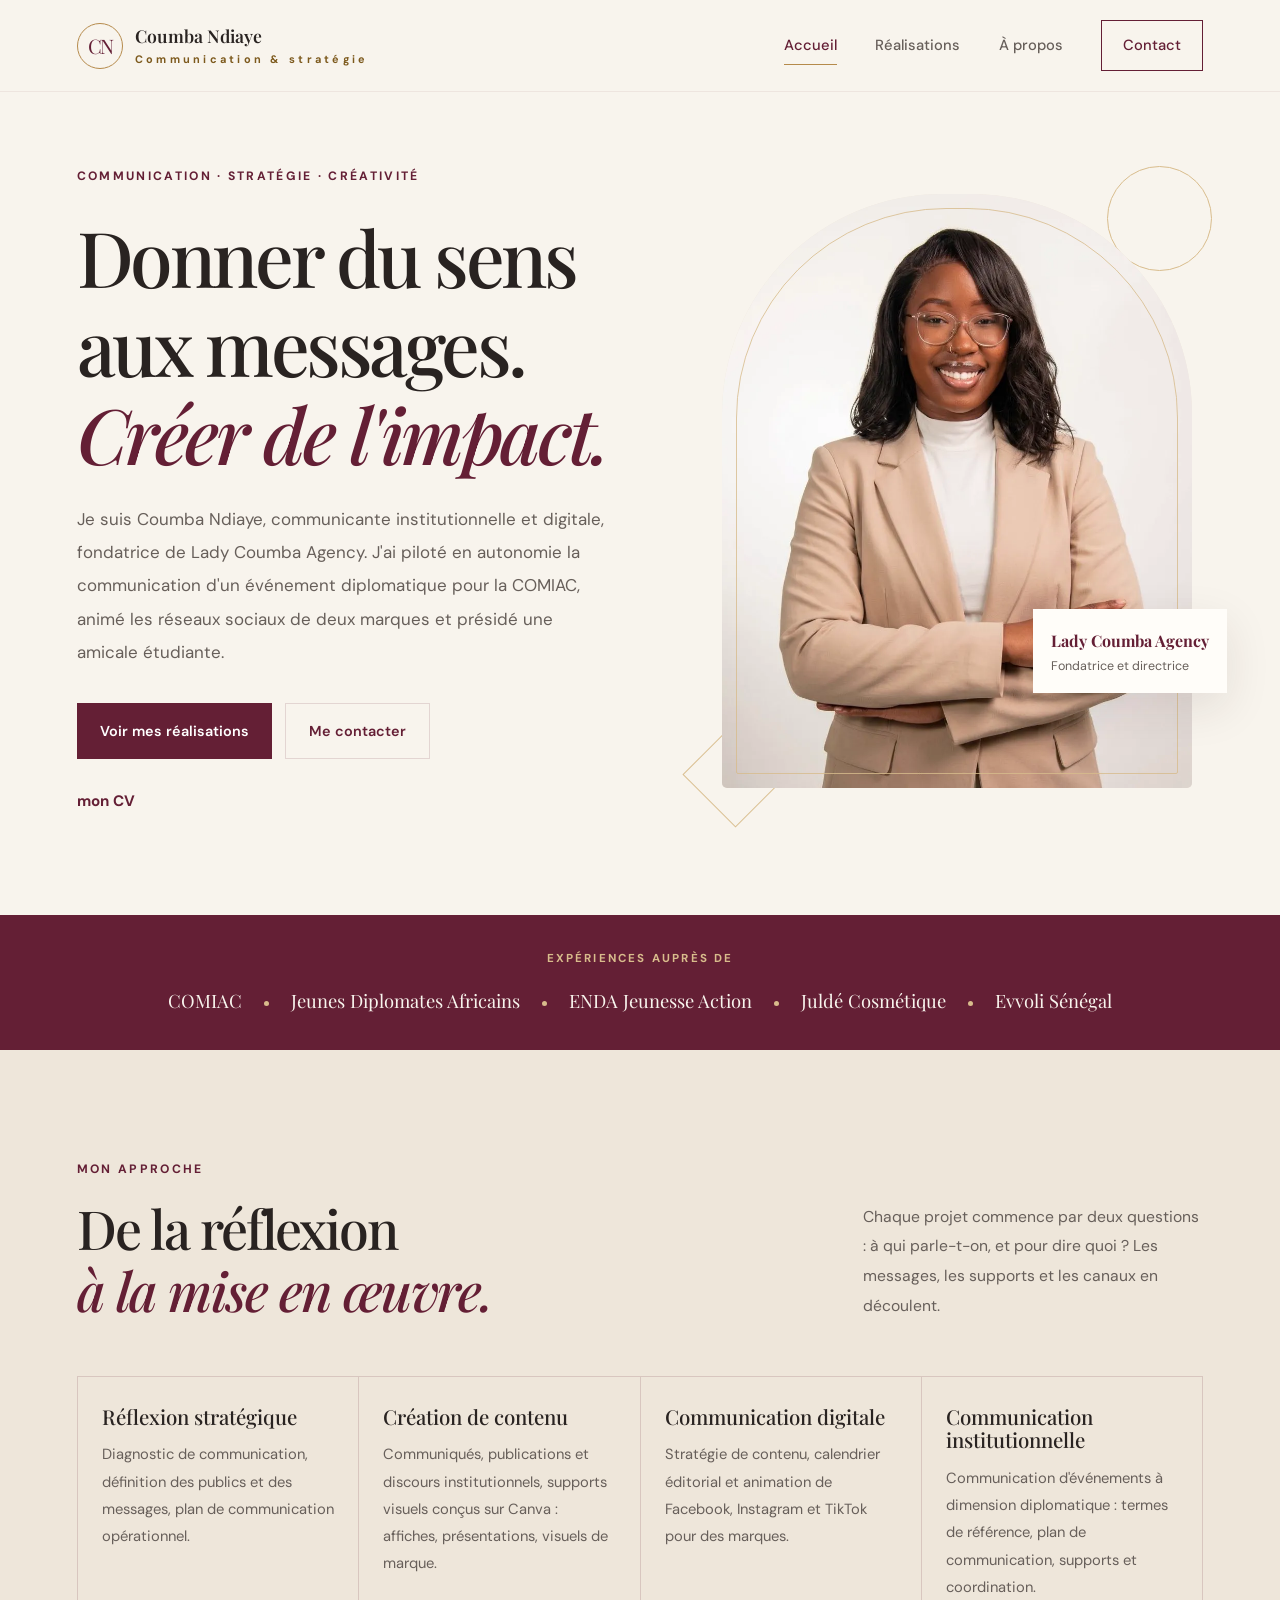
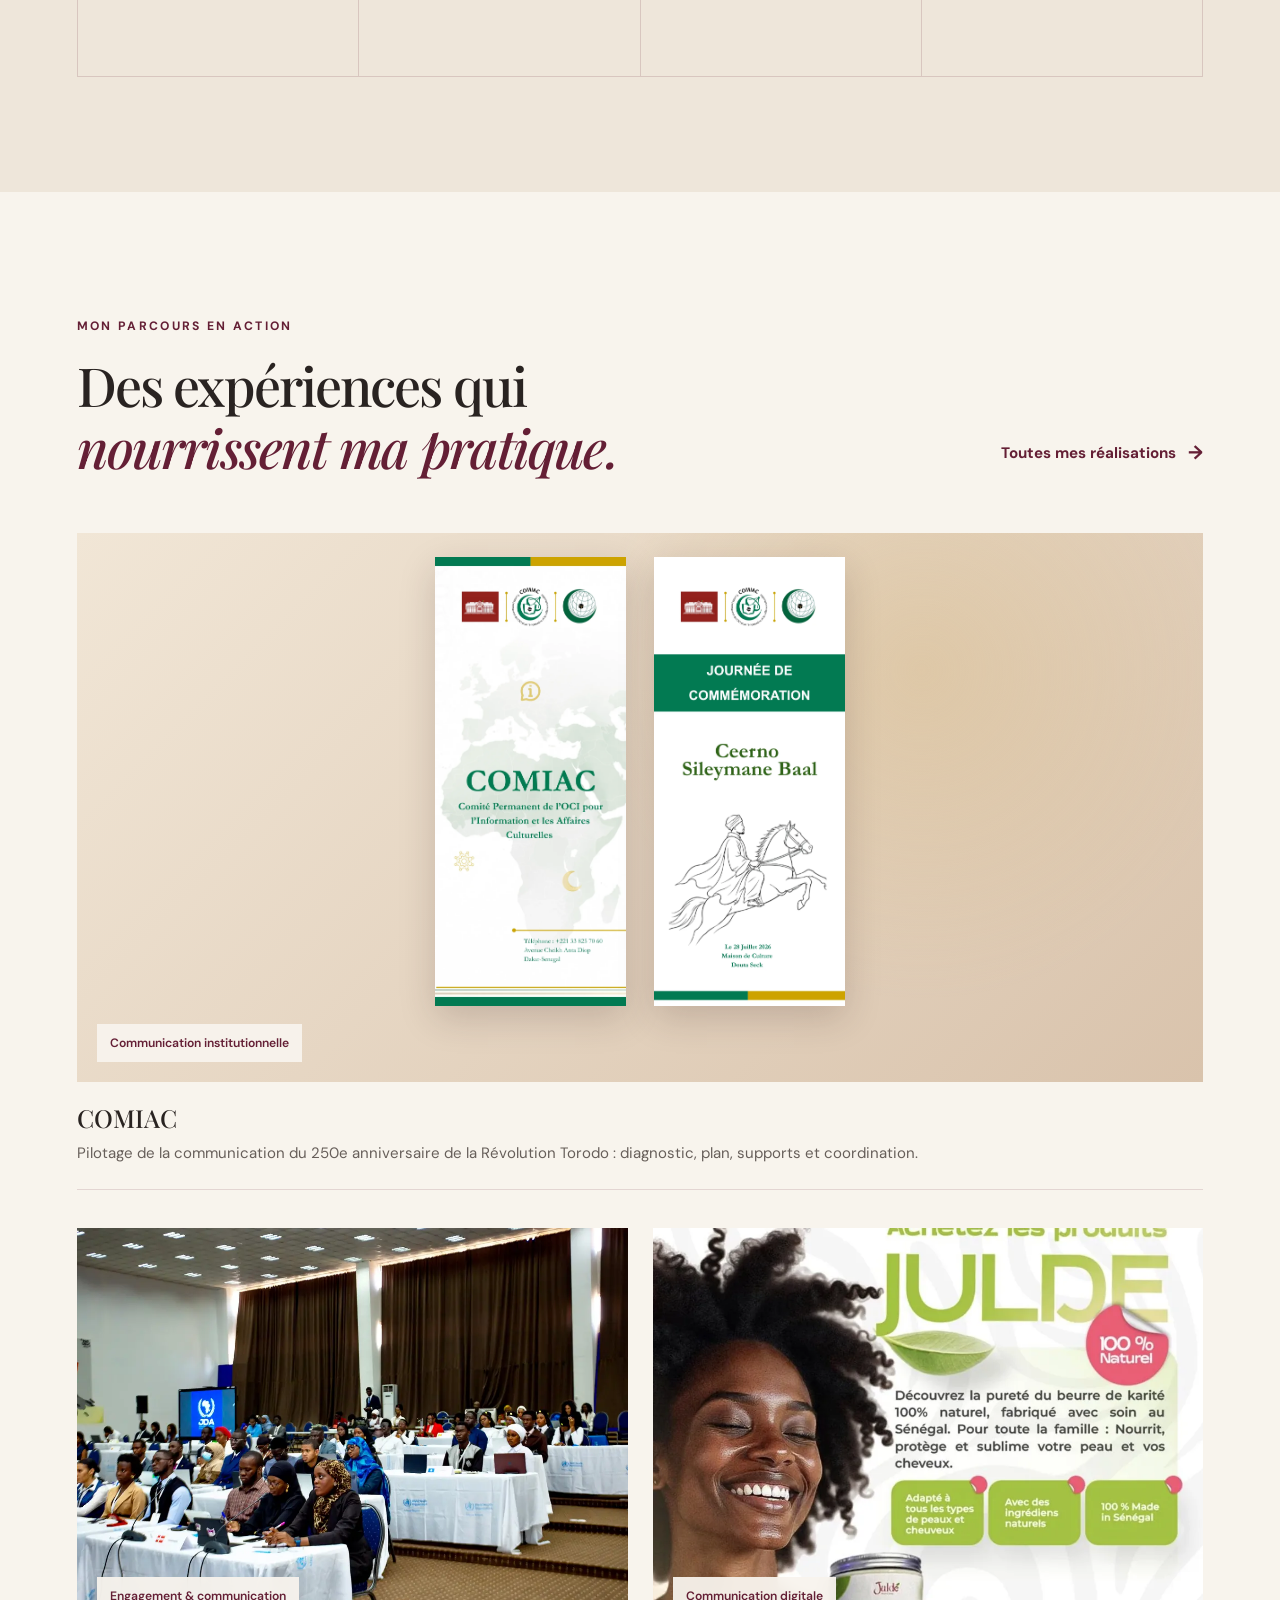
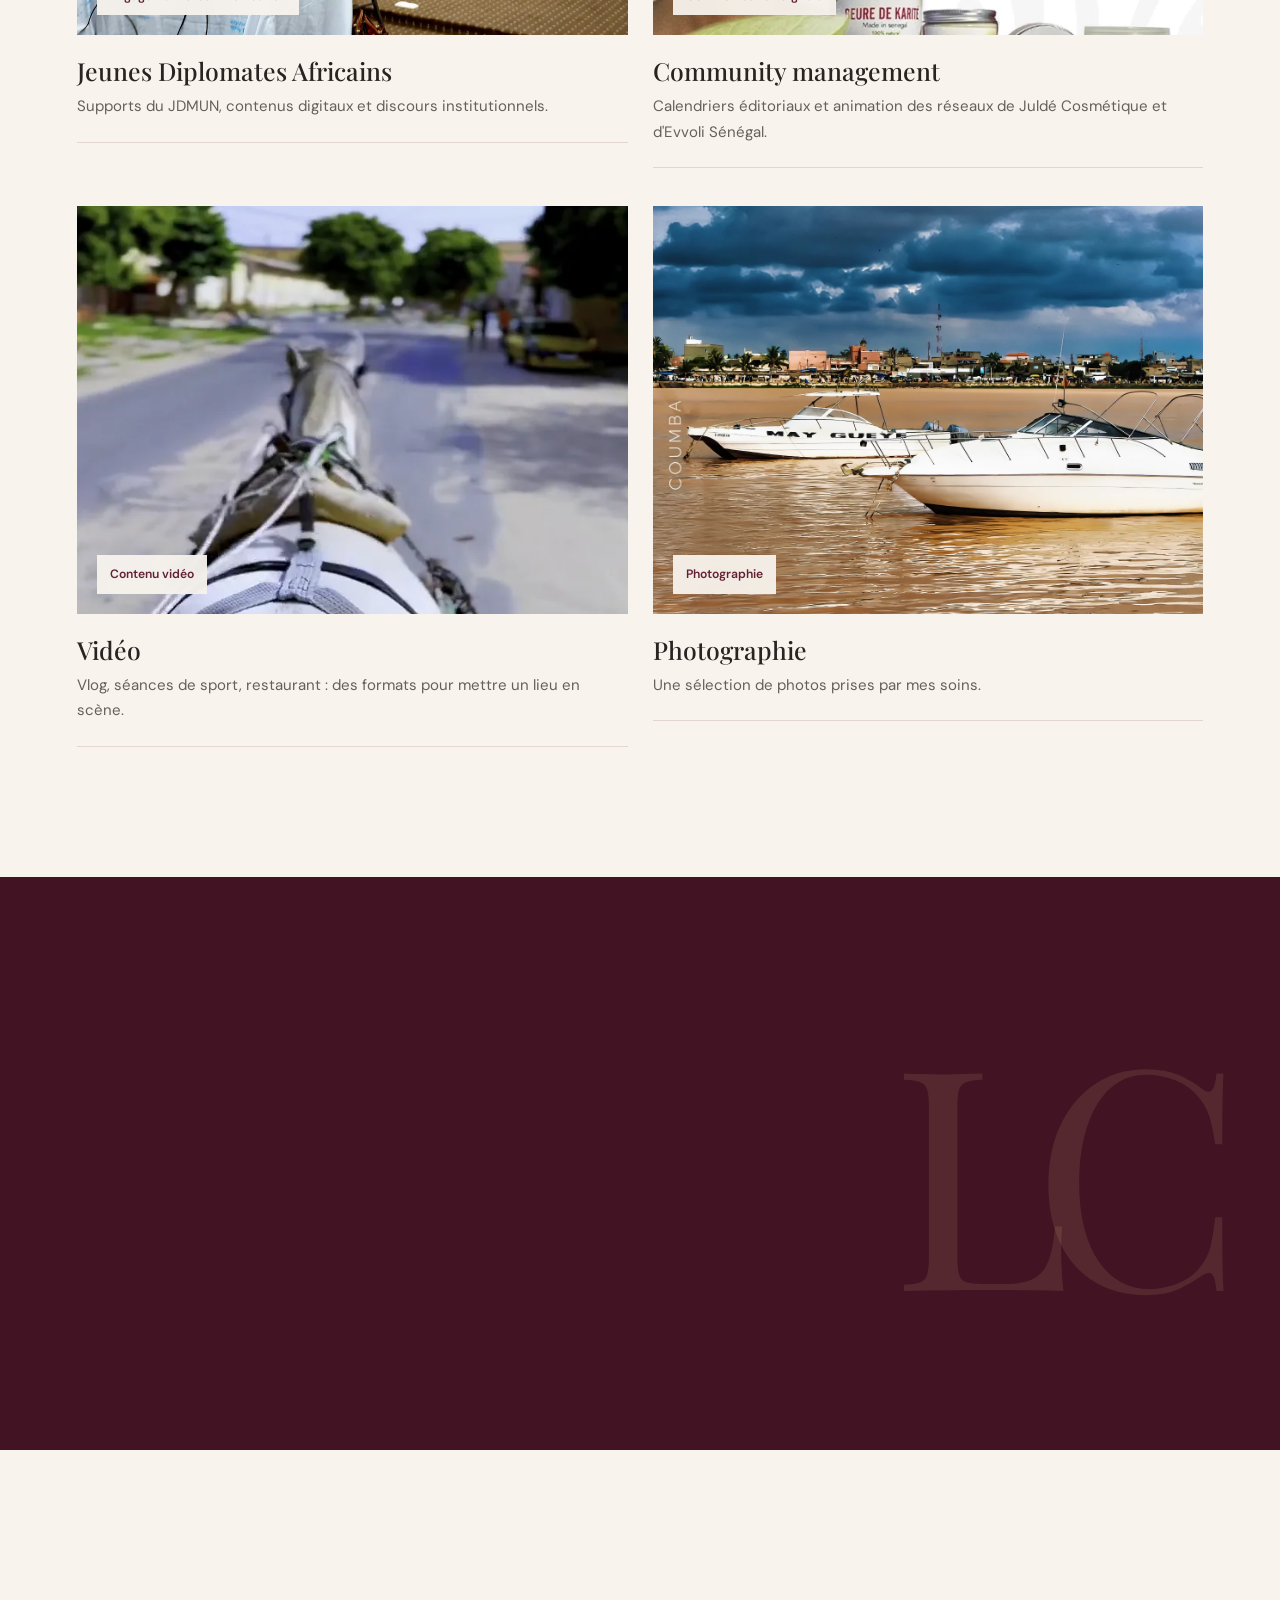
==== commit 5ba22e26: "jj" ====
--- a/index.html
+++ b/index.html
@@ -59,8 +59,8 @@
 
         <nav class="navigation" id="navigation">
             <a href="index.html" class="active">Accueil</a>
+            <a href="pages/realisations.html">Réalisations</a>
             <a href="pages/apropos.html">À propos</a>
-            <a href="pages/realisations.html">Réalisations</a>
             <a href="pages/contact.html" class="nav-cta">Contact</a>
         </nav>
     </header>
@@ -95,7 +95,7 @@
 
                     <a href="pages/realisations.html" class="btn btn-primary">
                         Voir mes réalisations
-                        <span aria-hidden="true">↗</span>
+                        
                     </a>
 
                     <a href="pages/contact.html" class="btn btn-secondary">
@@ -106,7 +106,7 @@
 
                 <div class="hero-signature">
                     <a href="assets/documents/cv.pdf" class="text-link" target="_blank" rel="noopener noreferrer">
-                        Télécharger mon CV <span aria-hidden="true">↗</span>
+                        mon CV 
                     </a>
                 </div>
 
@@ -129,7 +129,7 @@
                 </div>
 
                 <div class="floating-card">
-                    <span class="floating-icon">✳</span>
+                    
                     <div>
                         <strong>Lady Coumba Agency</strong>
                         <p>Fondatrice et directrice</p>
@@ -185,7 +185,7 @@
 
                 <article class="service-card">
 
-                    <div class="service-icon">↗</div>
+                    
 
                     <h3>Réflexion stratégique</h3>
 
@@ -197,7 +197,7 @@
 
                 <article class="service-card">
 
-                    <div class="service-icon">✳</div>
+                    
 
                     <h3>Création de contenu</h3>
 
@@ -210,7 +210,7 @@
 
                 <article class="service-card">
 
-                    <div class="service-icon">▤</div>
+                    
 
                     <h3>Communication digitale</h3>
 
@@ -222,7 +222,7 @@
 
                 <article class="service-card">
 
-                    <div class="service-icon">◇</div>
+                    
 
                     <h3>Communication institutionnelle</h3>
 
@@ -290,7 +290,7 @@
                             </p>
                         </div>
 
-                        <span class="project-arrow">↗</span>
+                        
 
                     </div>
 
@@ -320,7 +320,7 @@
                             </p>
                         </div>
 
-                        <span class="project-arrow">↗</span>
+                        
 
                     </div>
 
@@ -350,7 +350,7 @@
                             </p>
                         </div>
 
-                        <span class="project-arrow">↗</span>
+                        
 
                     </div>
 
@@ -381,7 +381,7 @@
                             </p>
                         </div>
 
-                        <span class="project-arrow">↗</span>
+                        
 
                     </div>
 
@@ -410,7 +410,7 @@
                             </p>
                         </div>
 
-                        <span class="project-arrow">↗</span>
+                        
 
                     </div>
 
@@ -442,7 +442,7 @@
                 </p>
 
                 <a href="pages/contact.html" class="btn btn-light">
-                    Prendre contact <span>↗</span>
+                    
                 </a>
 
 
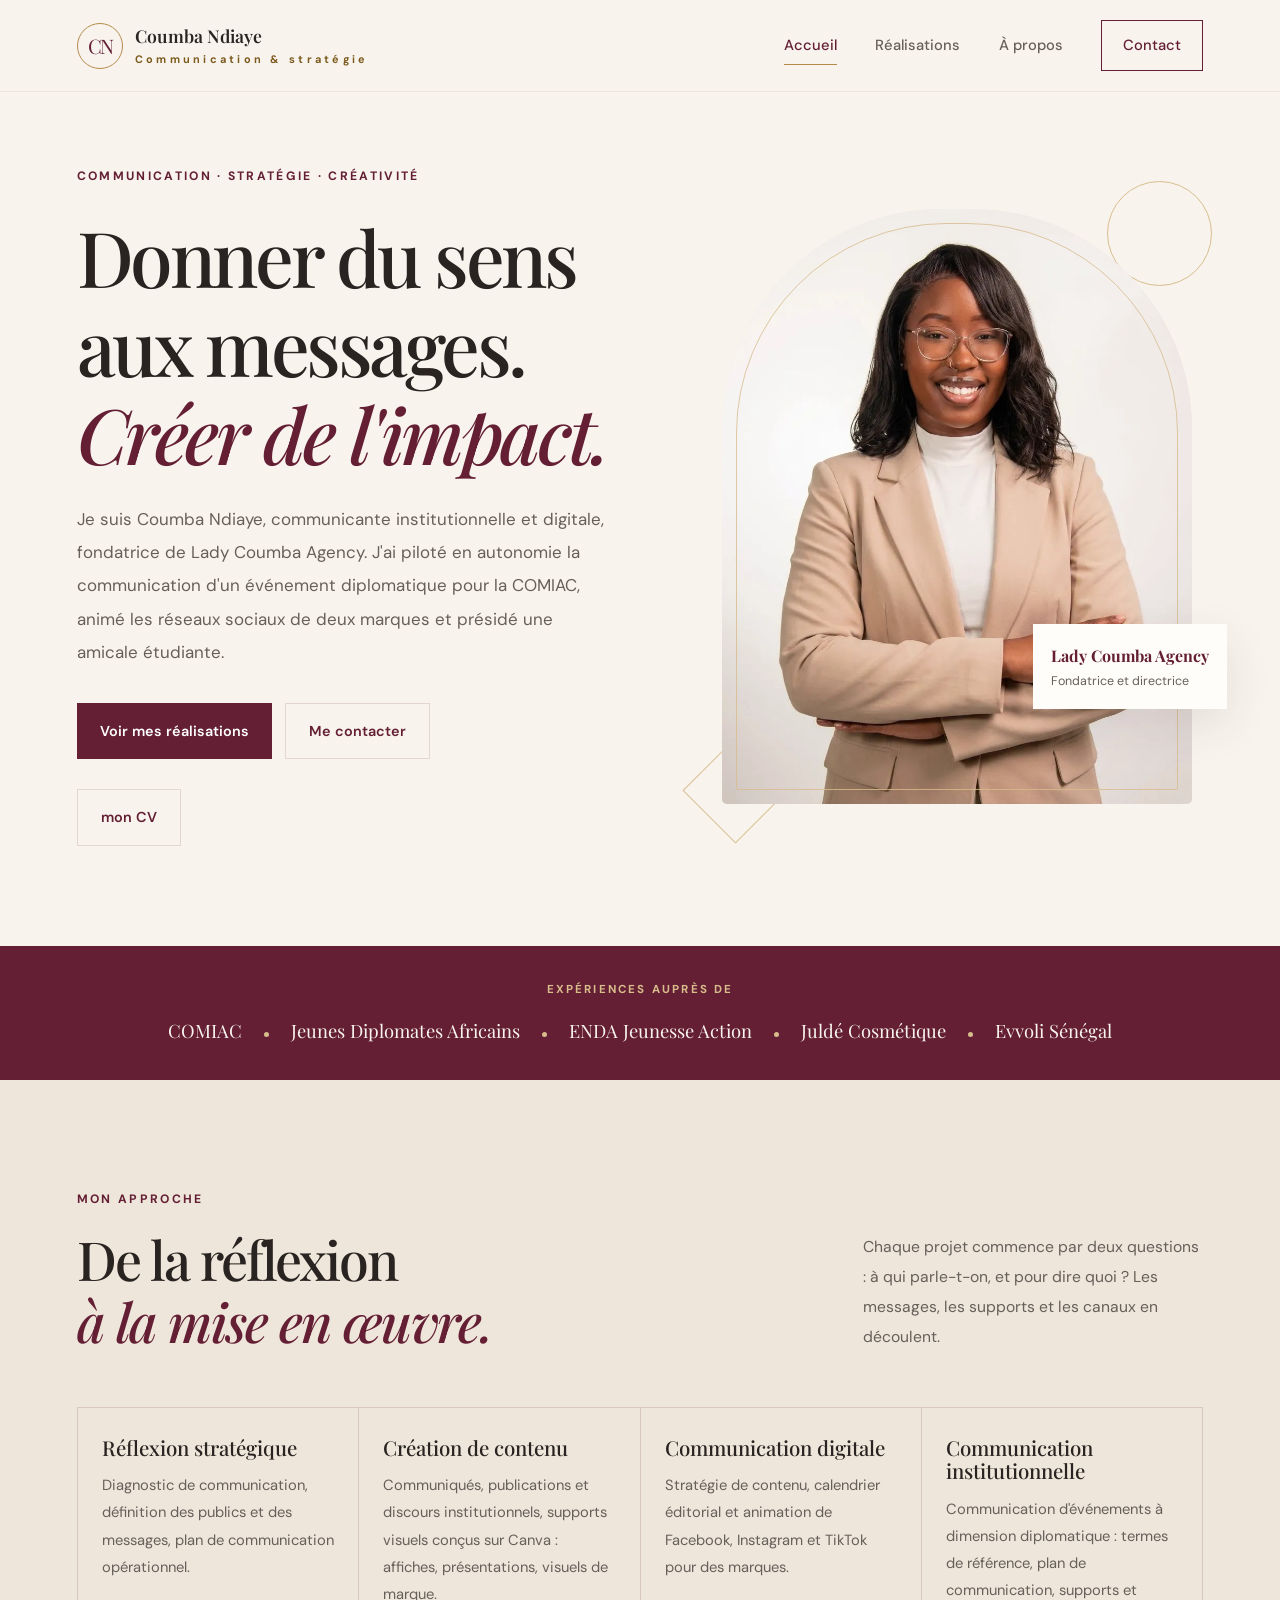
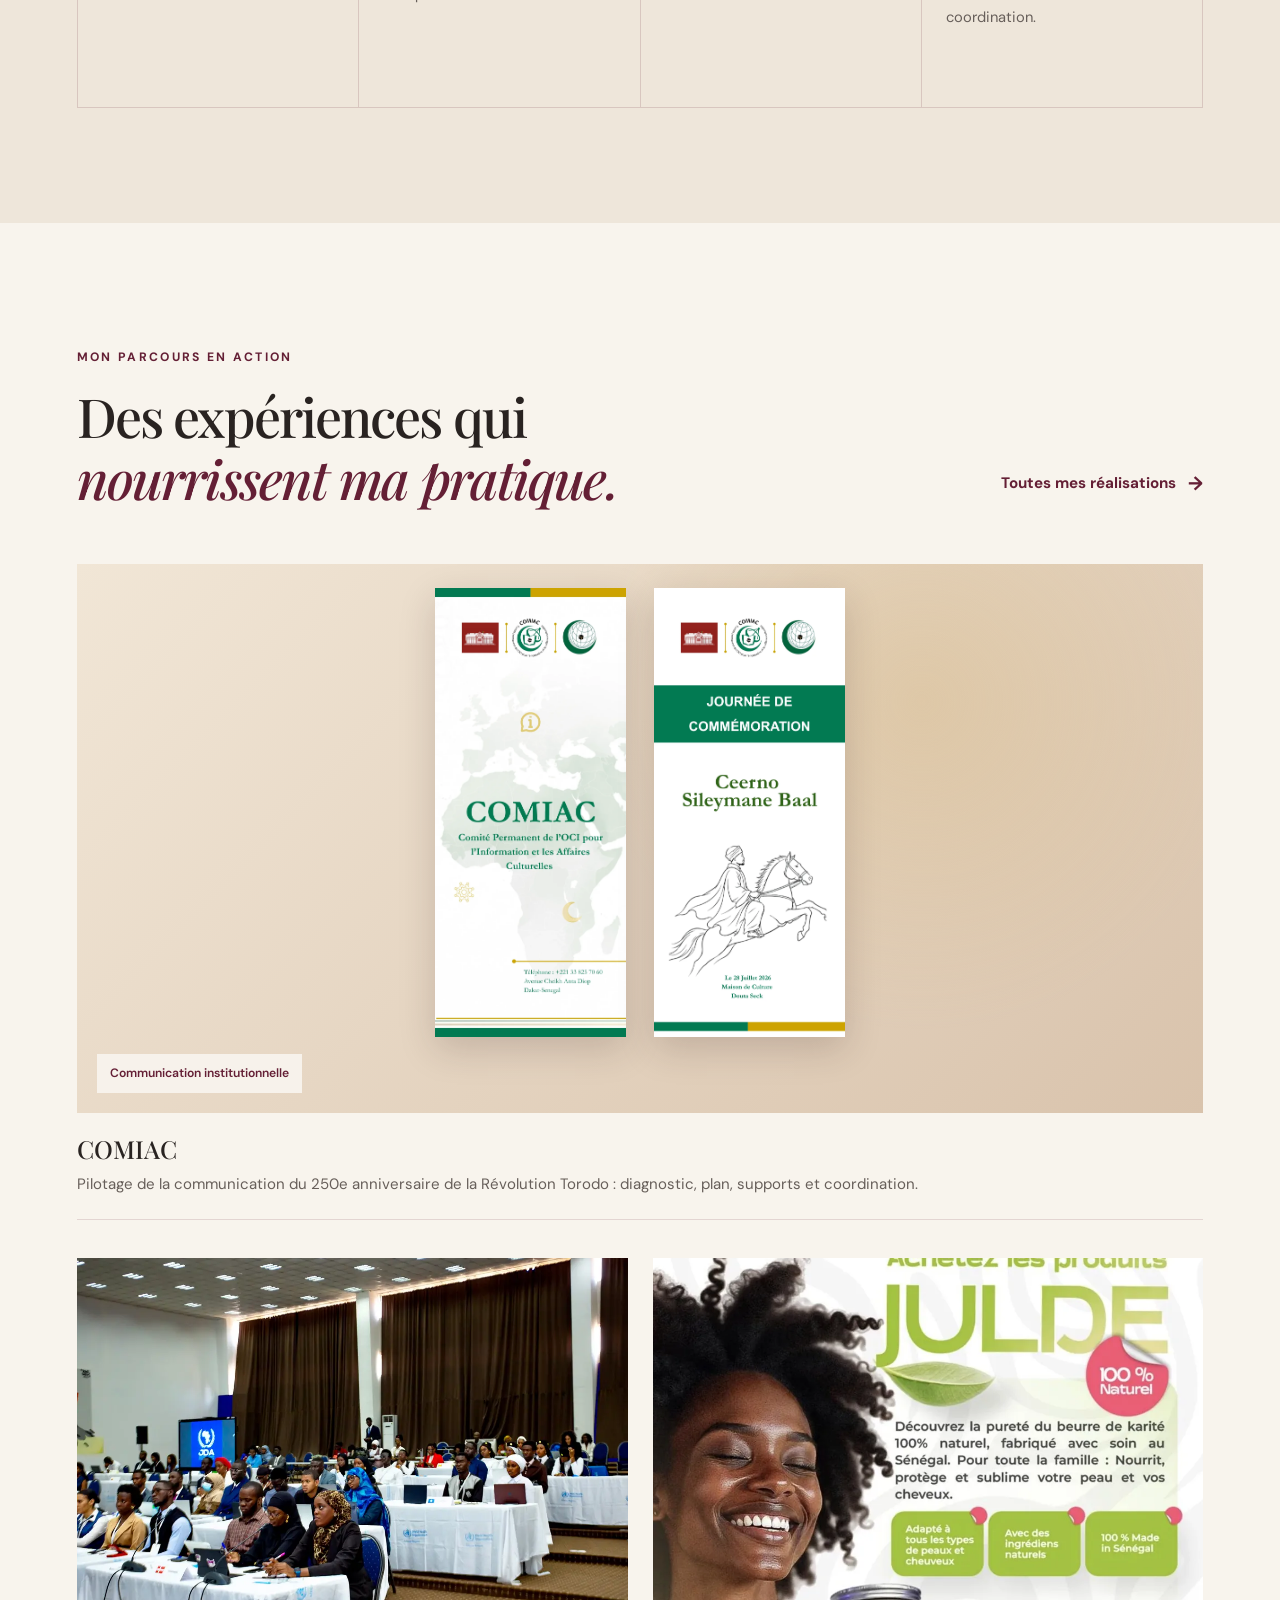
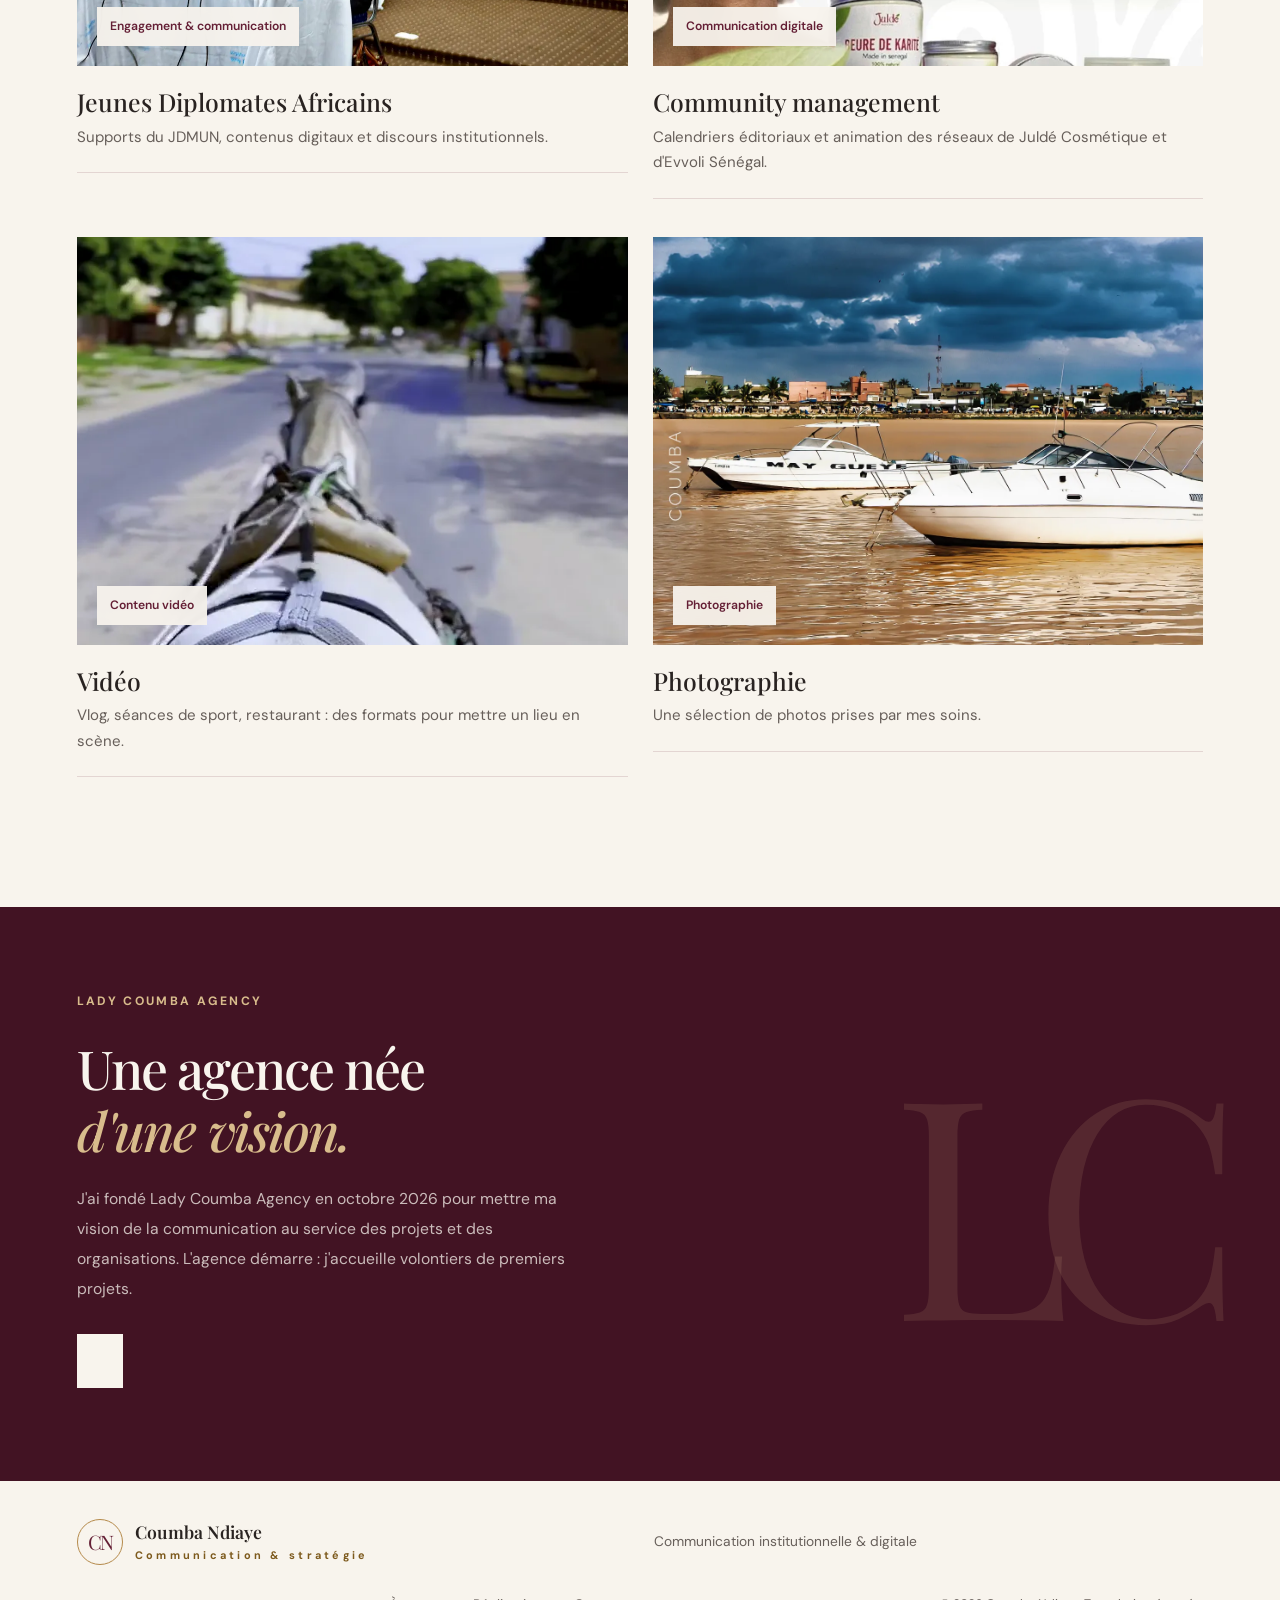
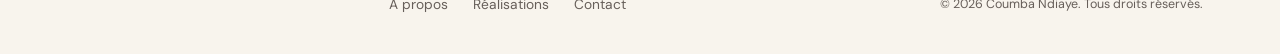
==== commit 1017c421: "jj" ====
--- a/index.html
+++ b/index.html
@@ -105,7 +105,7 @@
                 </div>
 
                 <div class="hero-signature">
-                    <a href="assets/documents/cv.pdf" class="text-link" target="_blank" rel="noopener noreferrer">
+                    <a href="assets/documents/cv.pdf" class="btn btn-secondary" target="_blank" rel="noopener noreferrer">
                         mon CV 
                     </a>
                 </div>
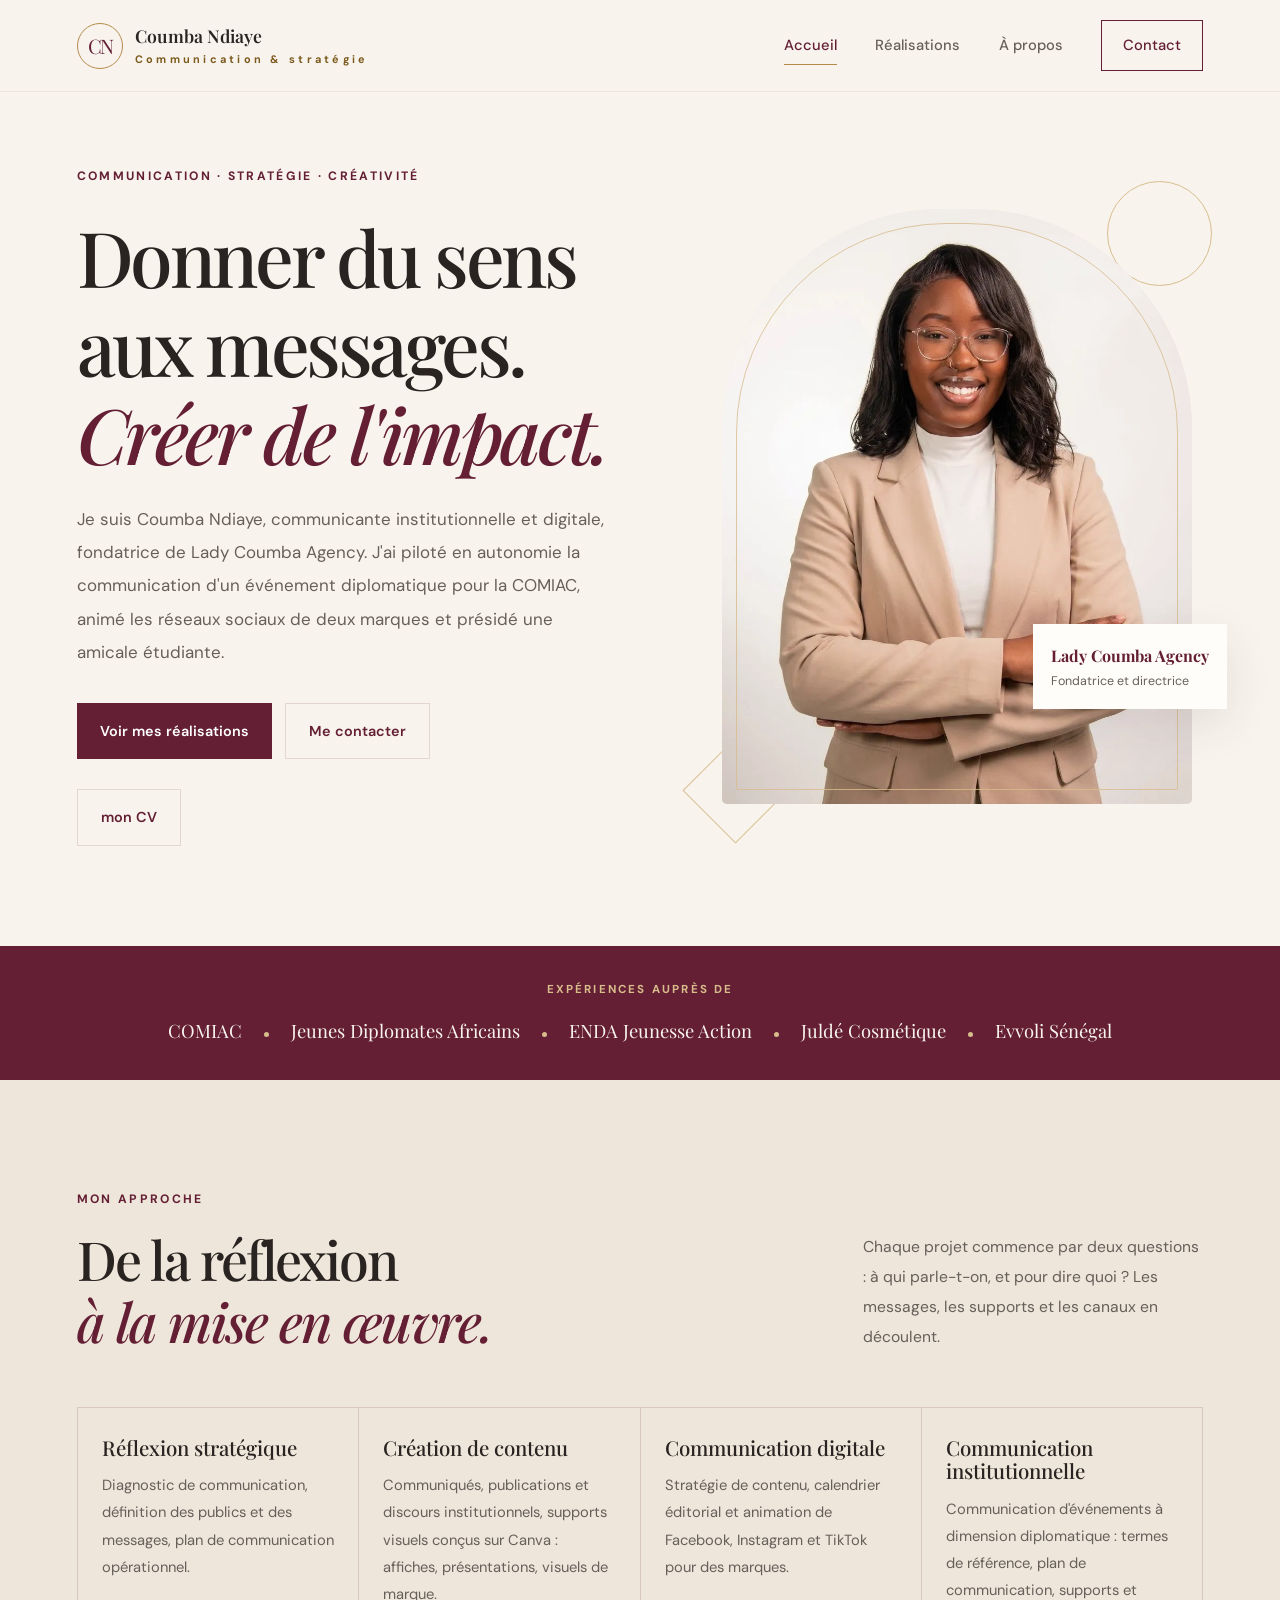
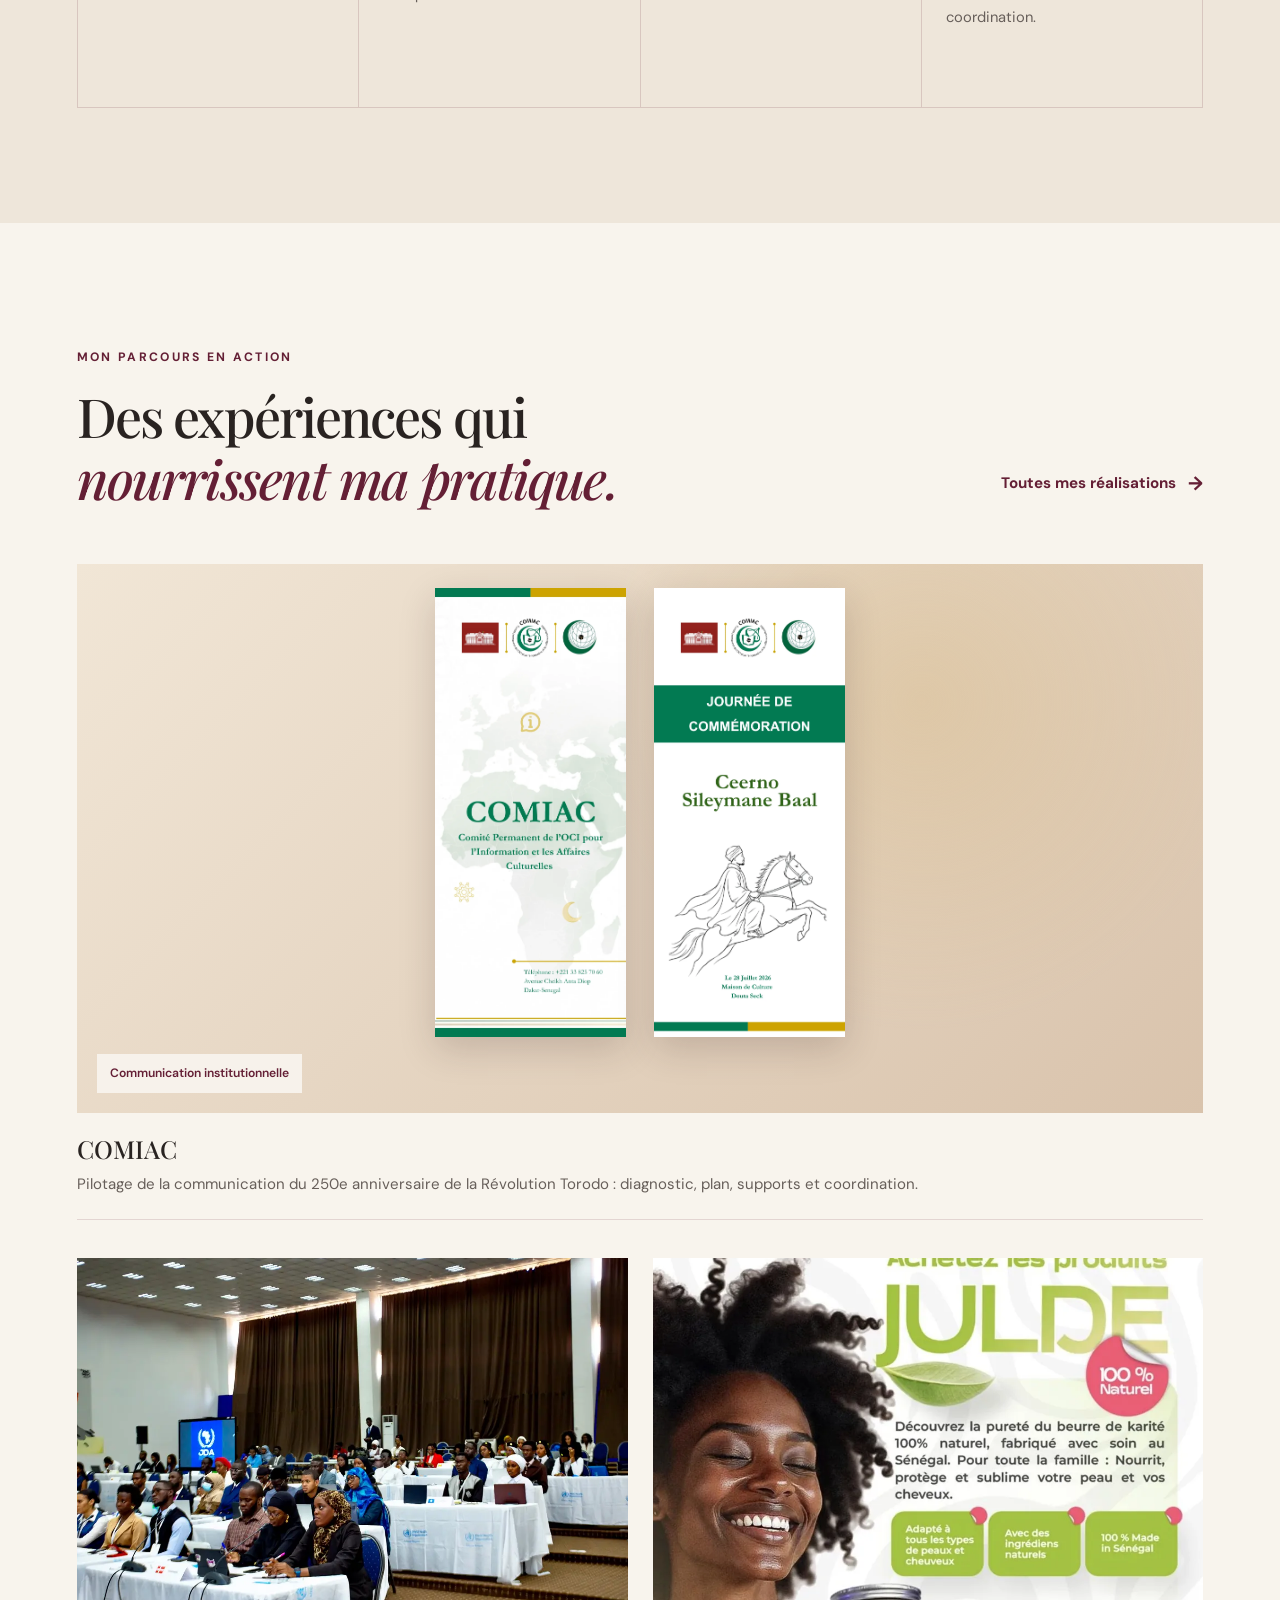
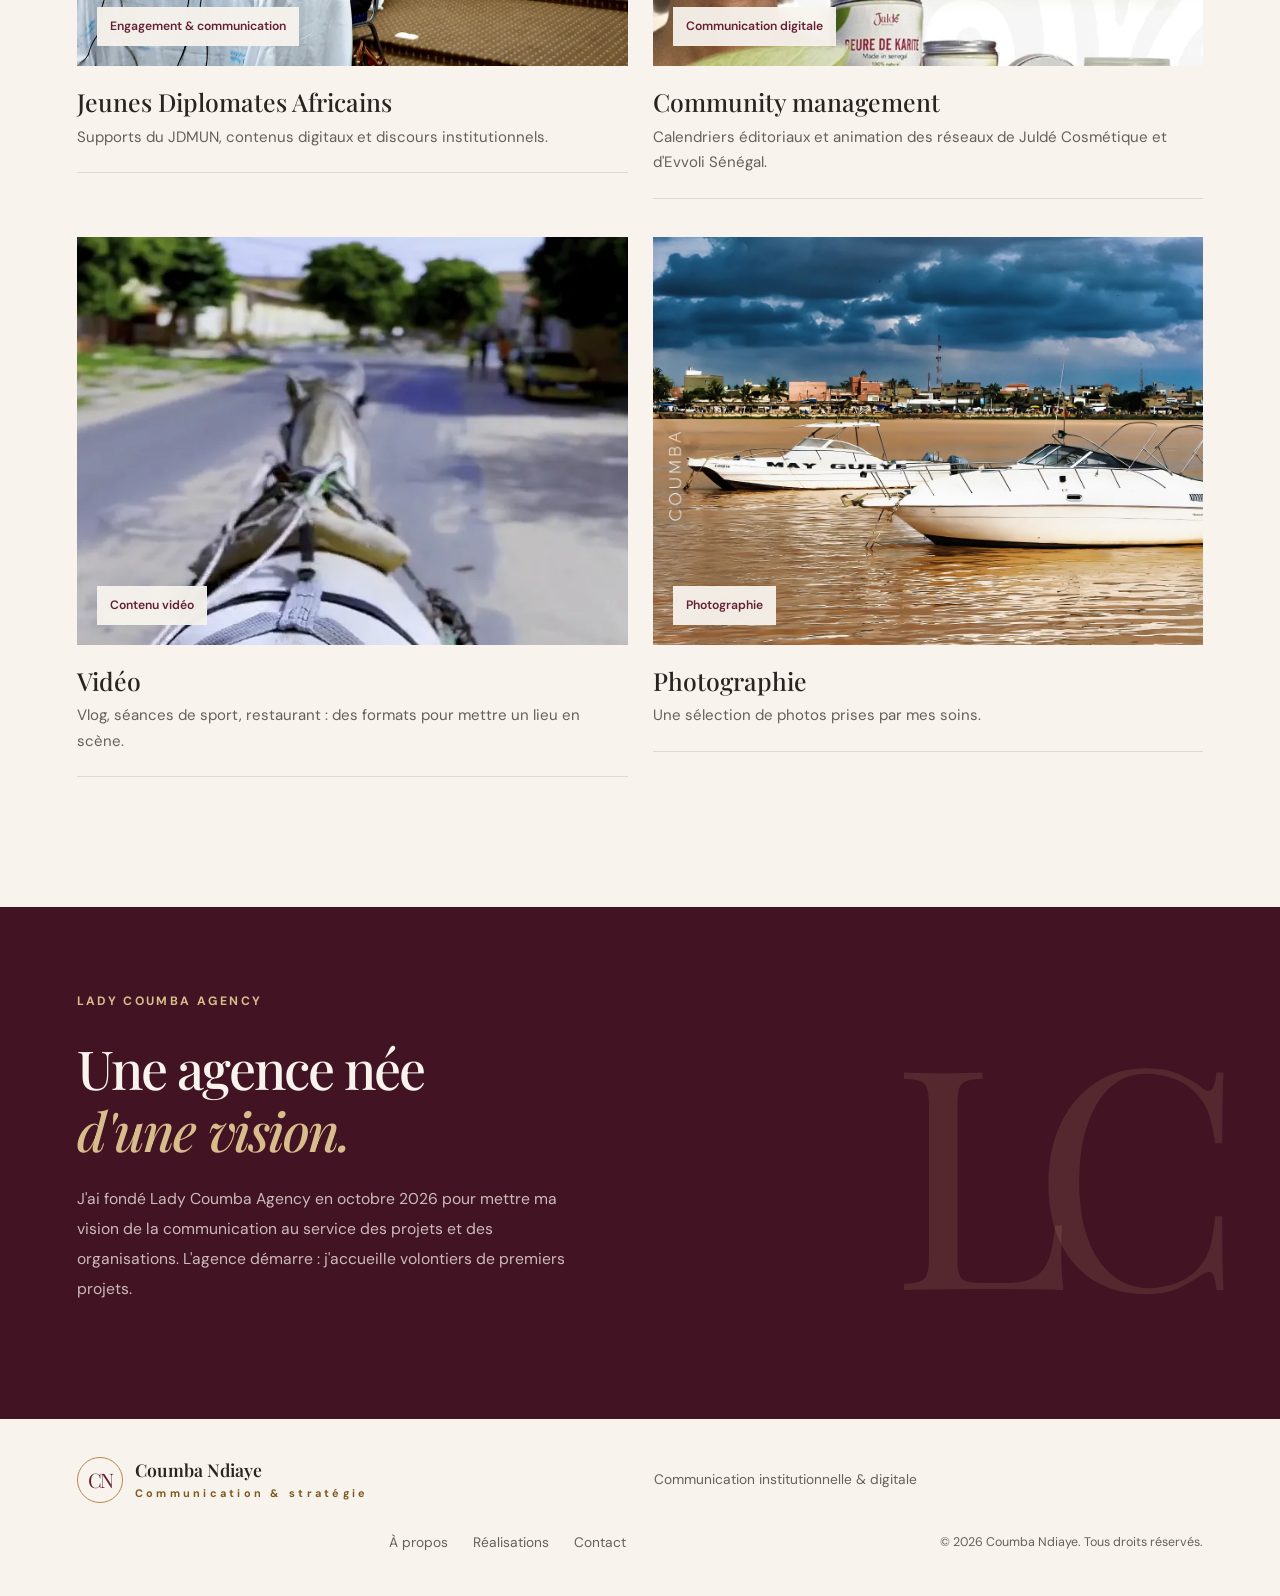
==== commit de90e791: "jj" ====
--- a/index.html
+++ b/index.html
@@ -441,9 +441,7 @@
                     de premiers projets.
                 </p>
 
-                <a href="pages/contact.html" class="btn btn-light">
-                    
-                </a>
+                
 
 
             </div>
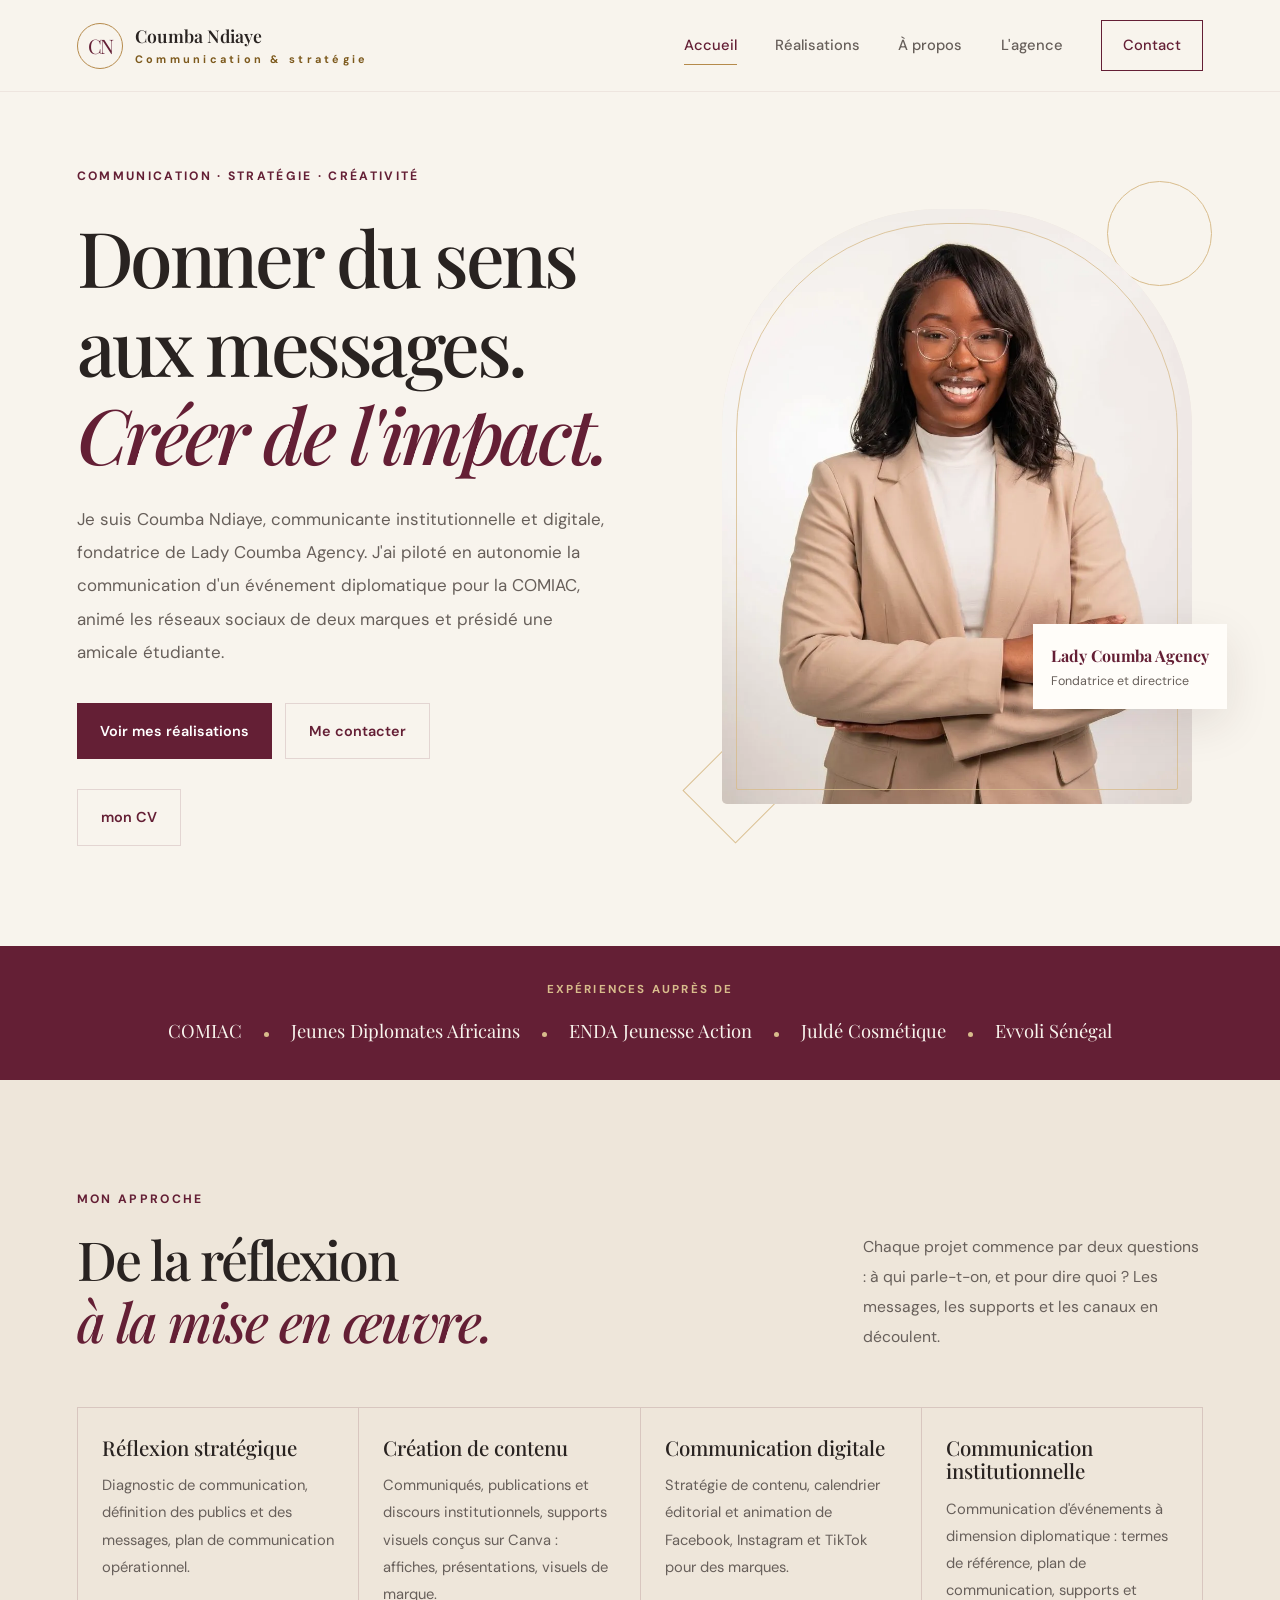
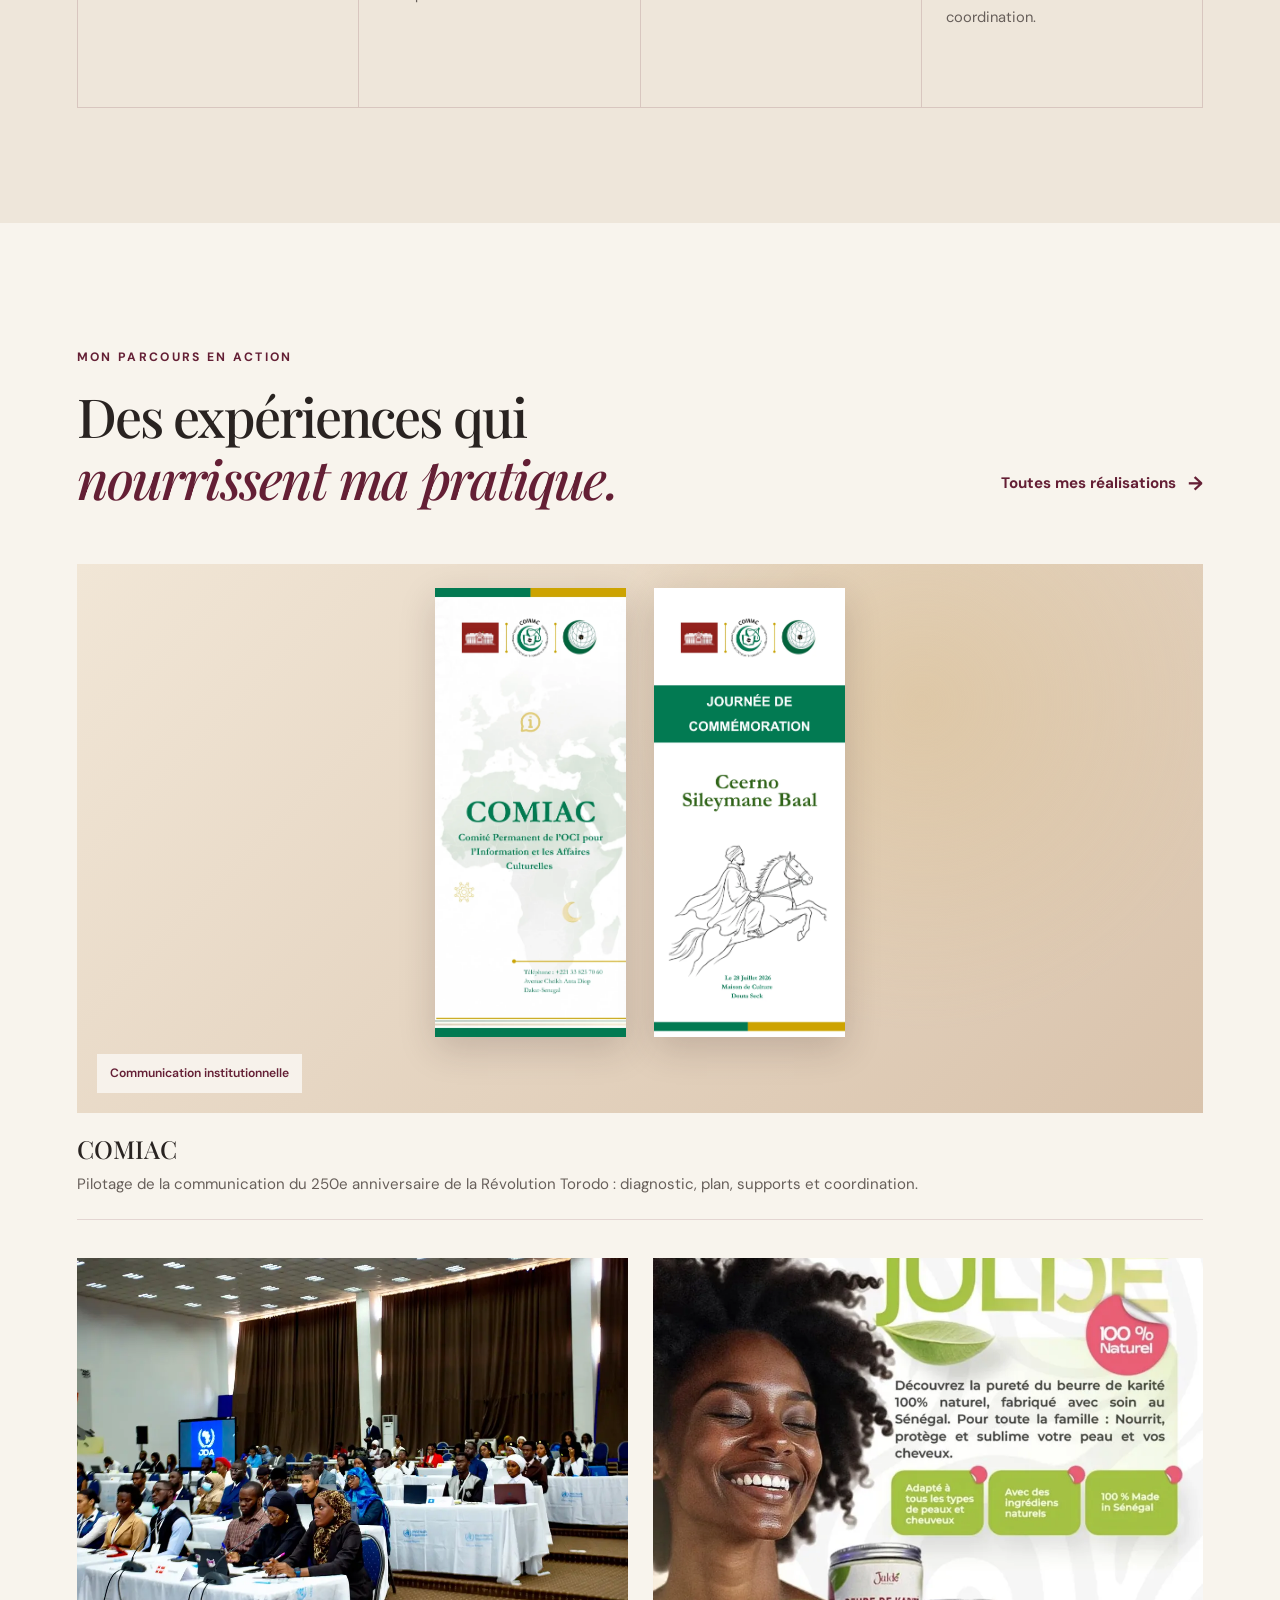
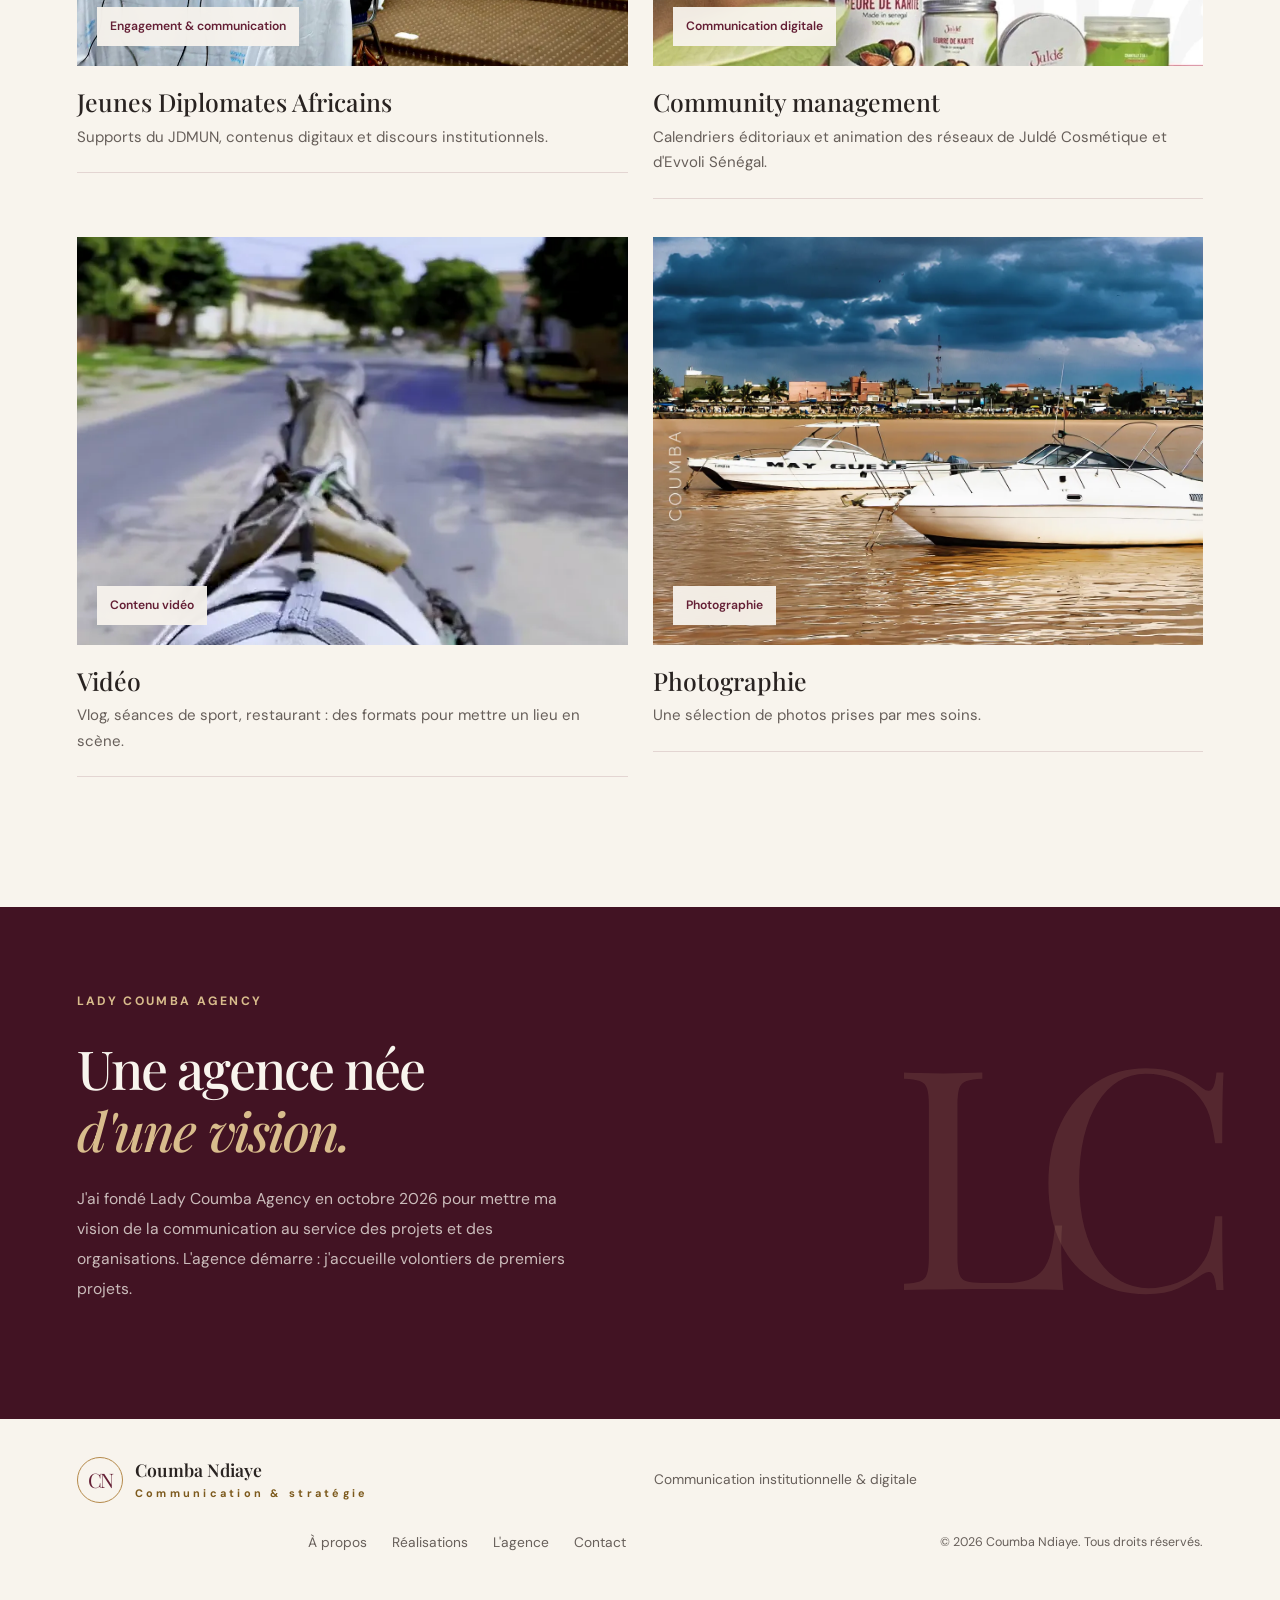
==== commit 107dd008: "jj" ====
--- a/index.html
+++ b/index.html
@@ -61,6 +61,7 @@
             <a href="index.html" class="active">Accueil</a>
             <a href="pages/realisations.html">Réalisations</a>
             <a href="pages/apropos.html">À propos</a>
+            <a href="pages/agence.html">L'agence</a>
             <a href="pages/contact.html" class="nav-cta">Contact</a>
         </nav>
     </header>
@@ -472,6 +473,7 @@
         <div class="footer-links">
             <a href="pages/apropos.html">À propos</a>
             <a href="pages/realisations.html">Réalisations</a>
+            <a href="pages/agence.html">L'agence</a>
             <a href="pages/contact.html">Contact</a>
         </div>
 
--- a/style.css
+++ b/style.css
@@ -2673,4 +2673,447 @@
     .floating-card {
         right: -6px;
     }
+}
+
+
+/* =========================================
+   ALIGNEMENT SUR GRANDS ÉCRANS
+   En-tête, hero, sections et pied de page partagent la même marge gauche.
+========================================= */
+
+:root {
+    --gutter: max(var(--page-padding), calc((100% - var(--container)) / 2));
+}
+
+.header,
+.footer {
+    padding-right: var(--gutter);
+    padding-left: var(--gutter);
+}
+
+.hero {
+    max-width: none;
+    margin: 0;
+    padding-right: var(--gutter);
+    padding-left: var(--gutter);
+}
+
+.agency-cta {
+    padding-right: var(--gutter);
+    padding-left: var(--gutter);
+}
+
+/* =========================================
+   IMAGES ET VIDÉOS VERTICALES
+========================================= */
+
+/* Cartes de l'accueil : l'image s'affiche en entier, quelle que soit son
+   orientation, sur un fond flou issu de la même image. */
+
+.project-image-fit img {
+    position: absolute;
+    inset: 0;
+    width: 100%;
+    height: 100%;
+}
+
+.project-image-fit .project-bg {
+    object-fit: cover;
+    filter: blur(22px) saturate(1.1);
+    transform: scale(1.25);
+}
+
+.project-image-fit .project-fit {
+    object-fit: contain;
+}
+
+.project-card:hover .project-image-fit .project-bg {
+    transform: scale(1.25);
+}
+
+.project-image-digital img,
+.project-image-digital .project-fit {
+    object-position: center;
+}
+
+.project-play {
+    position: absolute;
+    top: 50%;
+    left: 50%;
+    z-index: 2;
+    display: grid;
+    place-items: center;
+    width: 64px;
+    height: 64px;
+    padding-left: 4px;
+    border-radius: 50%;
+    background: rgba(248, 244, 237, 0.94);
+    box-shadow: 0 8px 28px rgba(33, 11, 20, 0.28);
+    color: var(--burgundy);
+    font-size: 1.15rem;
+    transform: translate(-50%, -50%);
+    transition: transform var(--transition);
+}
+
+.project-card:hover .project-play {
+    transform: translate(-50%, -50%) scale(1.08);
+}
+
+/* Page Réalisations : vidéos verticales */
+
+.video-stack {
+    grid-template-columns: repeat(2, minmax(0, 1fr));
+    gap: 22px;
+    align-items: start;
+}
+
+.video-stack .logo-card {
+    grid-column: 1 / -1;
+}
+
+.video-card.is-vertical video {
+    aspect-ratio: 9 / 16;
+    max-height: none;
+}
+
+.video-grid .video-card.is-vertical {
+    width: 100%;
+    max-width: 340px;
+    margin-inline: auto;
+}
+
+@media (max-width: 760px) {
+    .video-stack {
+        grid-template-columns: 1fr;
+    }
+
+    .video-stack .video-card.is-vertical {
+        width: 100%;
+        max-width: 300px;
+        margin-inline: auto;
+    }
+}
+
+
+/* =========================================
+   PAGE DE L'AGENCE
+========================================= */
+
+/* Présentation : le logo est conçu sur fond noir, la bande reprend ce fond */
+
+.agency-hero {
+    padding: 64px var(--page-padding) 84px;
+    background: #000;
+    color: var(--cream);
+    text-align: center;
+}
+
+.agency-logo {
+    display: block;
+    width: min(500px, 80vw);
+    height: auto;
+    margin: 0 auto 28px;
+}
+
+.agency-hero h1 {
+    color: var(--cream);
+    font-size: clamp(1.7rem, 3.4vw, 2.8rem);
+    letter-spacing: -0.02em;
+}
+
+.agency-hero h1 span {
+    color: var(--gold-light);
+}
+
+.agency-block {
+    padding-top: 100px;
+    padding-bottom: 105px;
+}
+
+.agency-block-alt {
+    background: var(--cream-dark);
+}
+
+.agency-block .section-heading {
+    margin-bottom: 50px;
+}
+
+/* Mission et vision */
+
+.mv-grid {
+    display: grid;
+    grid-template-columns: repeat(2, minmax(0, 1fr));
+    gap: 25px;
+    max-width: var(--container);
+    margin: auto;
+}
+
+.mv-card {
+    padding: 42px 38px;
+    border: 1px solid var(--border);
+    background: var(--white);
+}
+
+.mv-card .eyebrow {
+    margin-bottom: 20px;
+    color: var(--gold-text);
+}
+
+.mv-lead {
+    margin-bottom: 20px;
+    color: var(--burgundy);
+    font-family: var(--font-title);
+    font-size: clamp(1.25rem, 2vw, 1.55rem);
+    line-height: 1.5;
+}
+
+.mv-card>p:last-child {
+    color: var(--text-light);
+    font-size: 0.95rem;
+    line-height: 1.9;
+}
+
+/* Domaines d'intervention */
+
+.agency-block .service-number {
+    display: block;
+    margin-bottom: 18px;
+    color: var(--gold-text);
+    font-size: 0.78rem;
+    font-weight: 700;
+    letter-spacing: 0.12em;
+}
+
+.agency-block .service-card h3 {
+    font-size: 1.3rem;
+    line-height: 1.35;
+}
+
+/* Valeurs */
+
+.value-list {
+    max-width: var(--container);
+    margin: auto;
+    list-style: none;
+    border-top: 1px solid var(--border);
+}
+
+.value-item {
+    display: grid;
+    grid-template-columns: 0.7fr 1.3fr;
+    align-items: baseline;
+    gap: clamp(20px, 6vw, 90px);
+    padding: 28px 0;
+    border-bottom: 1px solid var(--border);
+}
+
+.value-item h3 {
+    color: var(--burgundy);
+    font-size: 1.7rem;
+    font-style: italic;
+}
+
+.value-item p {
+    max-width: 560px;
+    color: var(--text-light);
+    font-size: 1rem;
+    line-height: 1.85;
+}
+
+/* Approche */
+
+.intro-text .pull-quote {
+    margin-top: 34px;
+    padding-left: 24px;
+    border-left: 2px solid var(--gold);
+    color: var(--burgundy);
+    font-family: var(--font-title);
+    font-size: clamp(1.2rem, 2vw, 1.5rem);
+    font-style: italic;
+    line-height: 1.55;
+}
+
+.agency-cta .hero-actions .btn-light {
+    color: var(--burgundy-dark);
+}
+
+/* Menu : le bouton « menu » prend le relais plus tôt, car il y a cinq entrées */
+
+@media (min-width: 761px) and (max-width: 940px) {
+    .menu-toggle {
+        display: block;
+        position: relative;
+        z-index: 1002;
+    }
+
+    .menu-toggle[aria-expanded="true"] span:first-child {
+        transform: translateY(3px) rotate(45deg);
+    }
+
+    .menu-toggle[aria-expanded="true"] span:last-child {
+        transform: translateY(-3px) rotate(-45deg);
+    }
+
+    .navigation {
+        position: absolute;
+        top: calc(100% - 1px);
+        right: 0;
+        left: 0;
+        flex-direction: column;
+        align-items: stretch;
+        gap: 0;
+        padding: 10px var(--page-padding) 24px;
+        border-bottom: 1px solid var(--border);
+        background: var(--cream);
+        opacity: 0;
+        visibility: hidden;
+        transform: translateY(-8px);
+        transition:
+            opacity var(--transition),
+            visibility var(--transition),
+            transform var(--transition);
+    }
+
+    .navigation.open {
+        opacity: 1;
+        visibility: visible;
+        transform: translateY(0);
+    }
+
+    .navigation a {
+        padding: 14px 0;
+        border-bottom: 1px solid var(--border);
+    }
+
+    .navigation a::after {
+        display: none;
+    }
+
+    .navigation .nav-cta {
+        margin-top: 15px;
+        padding: 12px 16px;
+        text-align: center;
+    }
+}
+
+@media (max-width: 900px) {
+    .mv-grid {
+        grid-template-columns: 1fr;
+    }
+}
+
+@media (max-width: 760px) {
+    .agency-hero {
+        padding-top: 44px;
+        padding-bottom: 60px;
+    }
+
+    .agency-block {
+        padding-top: 70px;
+        padding-bottom: 72px;
+    }
+
+    .agency-block .section-heading {
+        margin-bottom: 36px;
+    }
+
+    .mv-card {
+        padding: 30px 24px;
+    }
+
+    .value-item {
+        grid-template-columns: 1fr;
+        gap: 8px;
+        padding: 22px 0;
+    }
+}
+
+
+/* Carte flottante du portrait : monogramme de l'agence */
+
+.floating-logo {
+    width: 52px;
+    height: 52px;
+    flex-shrink: 0;
+    border-radius: 2px;
+    object-fit: cover;
+}
+
+
+/* =========================================
+   AGENCE : RESPONSIVE ALIGNÉ SUR LES AUTRES PAGES
+========================================= */
+
+/* Tablettes : mêmes colonnes que le reste du site */
+@media (max-width: 1050px) {
+    .services-grid-3 {
+        grid-template-columns: repeat(2, minmax(0, 1fr));
+    }
+
+    .services-grid-3 .service-card:last-child:nth-child(odd) {
+        grid-column: 1 / -1;
+    }
+
+    .agency-hero {
+        padding-top: 52px;
+        padding-bottom: 68px;
+    }
+
+    .agency-logo {
+        width: min(420px, 70vw);
+    }
+
+    .agency-block {
+        padding-top: 80px;
+        padding-bottom: 84px;
+    }
+
+    .mv-card {
+        padding: 34px 30px;
+    }
+}
+
+/* Mobiles : une colonne, logo et titre plus compacts */
+@media (max-width: 760px) {
+    .services-grid-3 {
+        grid-template-columns: 1fr;
+    }
+
+    .services-grid-3 .service-card:last-child:nth-child(odd) {
+        grid-column: auto;
+    }
+
+    .agency-logo {
+        width: min(320px, 78vw);
+        margin-bottom: 22px;
+    }
+
+    .agency-hero h1 {
+        font-size: clamp(1.5rem, 6.4vw, 1.9rem);
+    }
+
+    .value-item h3 {
+        font-size: 1.45rem;
+    }
+}
+
+/* Très petits écrans (320 px) : l'en-tête ne doit jamais dépasser */
+@media (max-width: 400px) {
+    .header {
+        gap: 10px;
+    }
+
+    .logo {
+        min-width: 0;
+        gap: 10px;
+    }
+
+    .logo-text small {
+        font-size: 0.56rem;
+        letter-spacing: 0.16em;
+    }
+
+    .logo-text strong {
+        font-size: 0.95rem;
+    }
 }
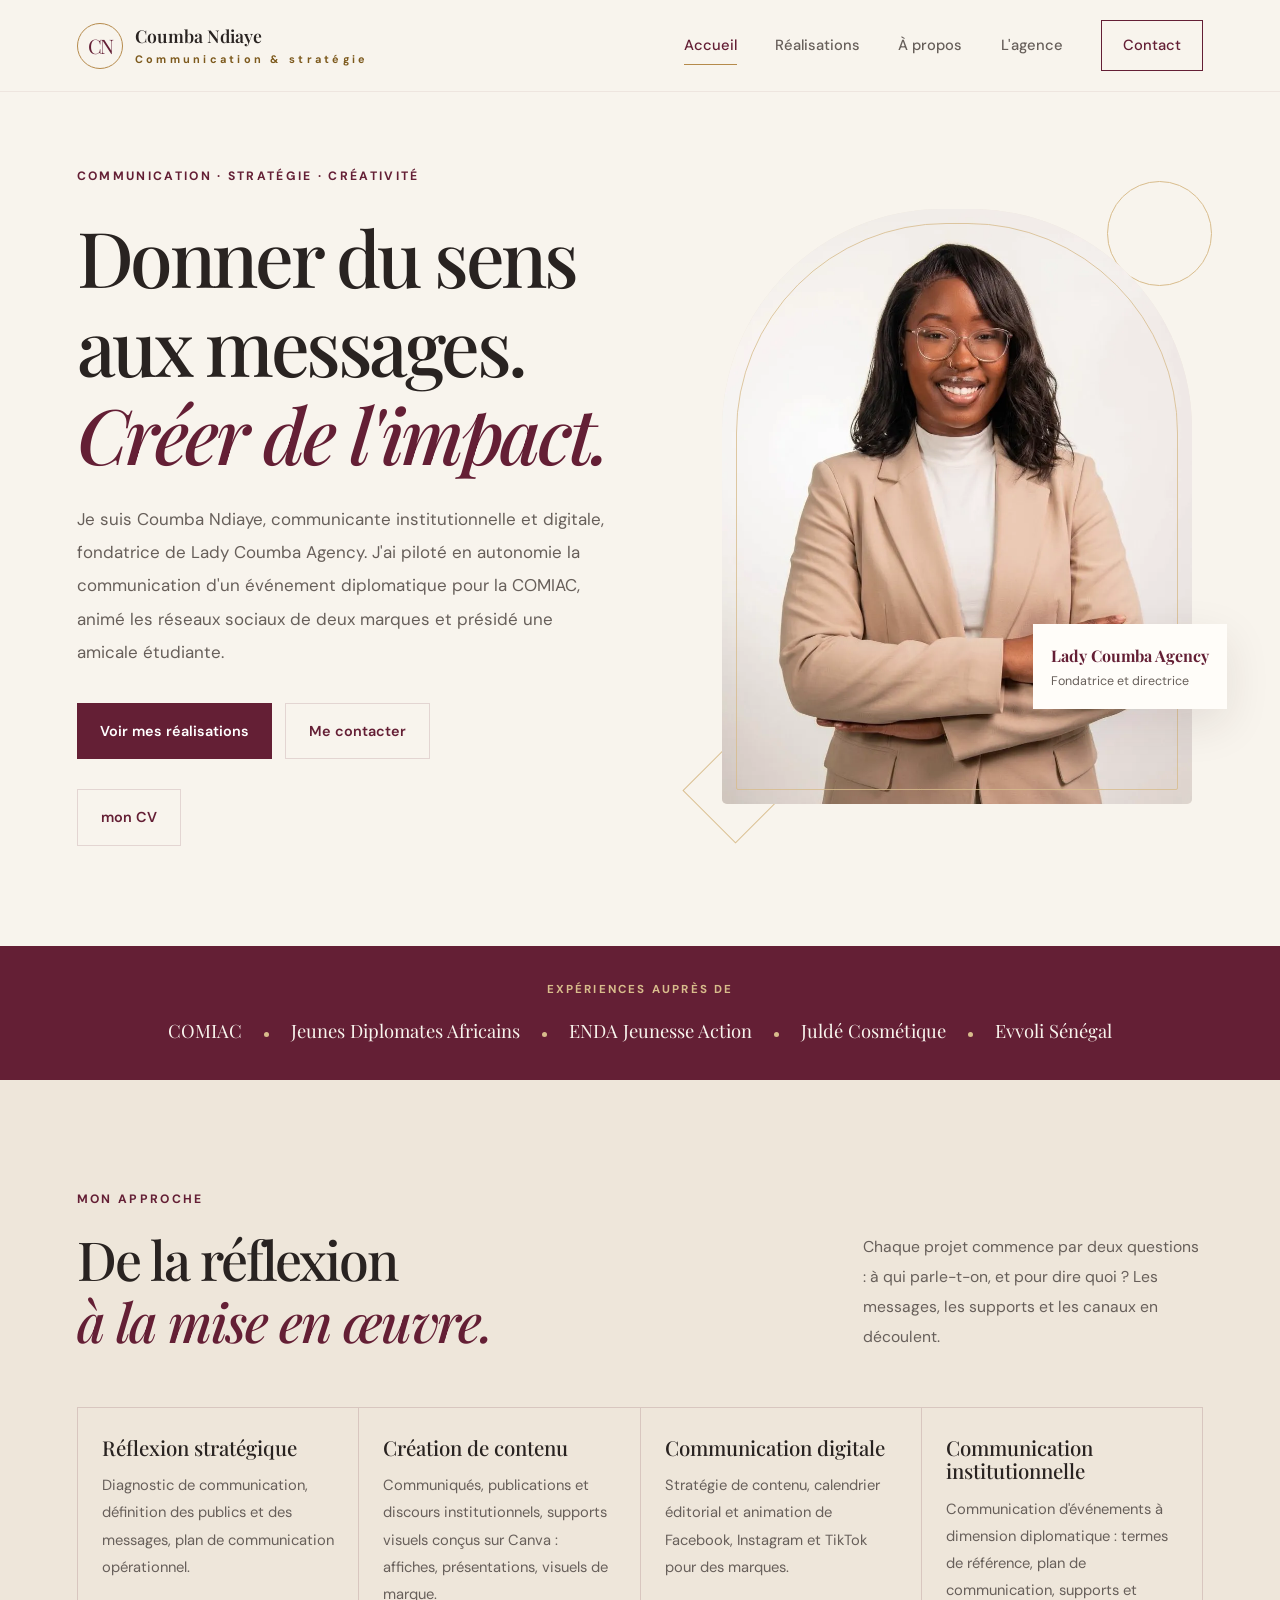
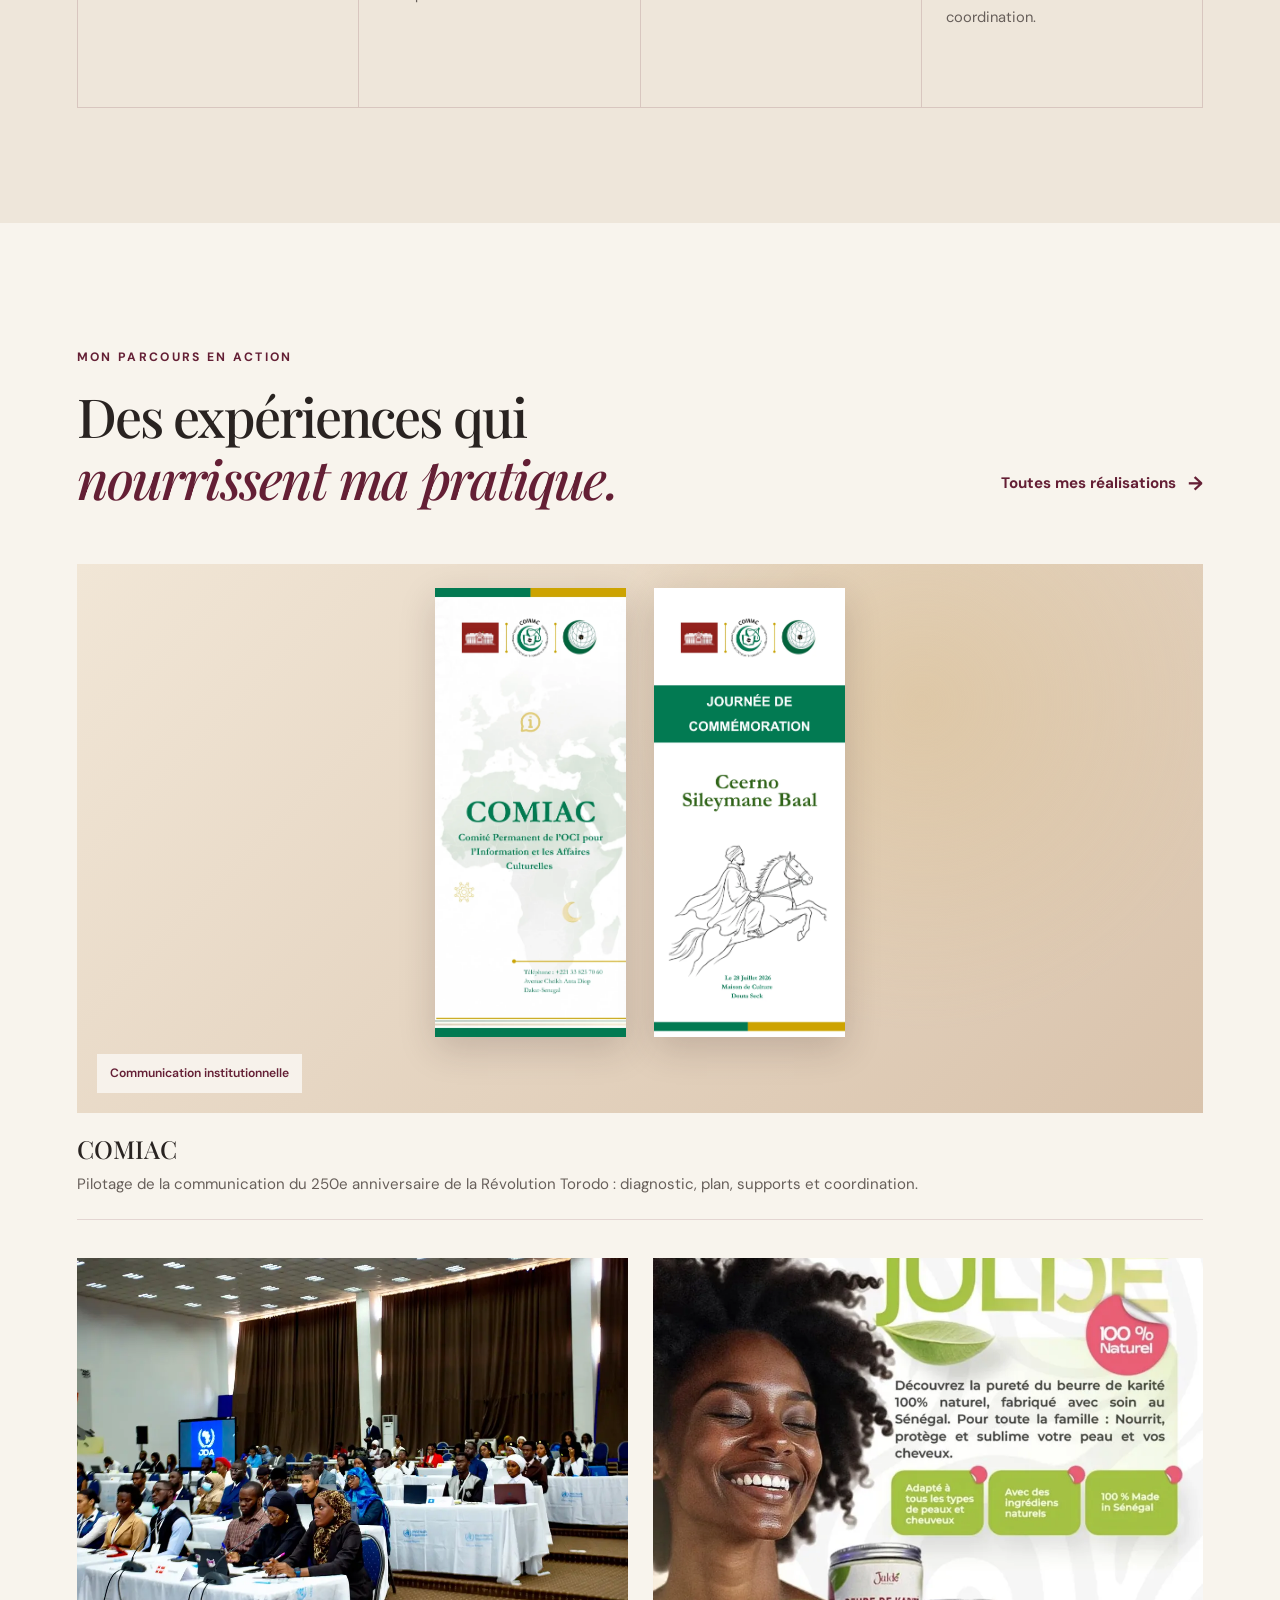
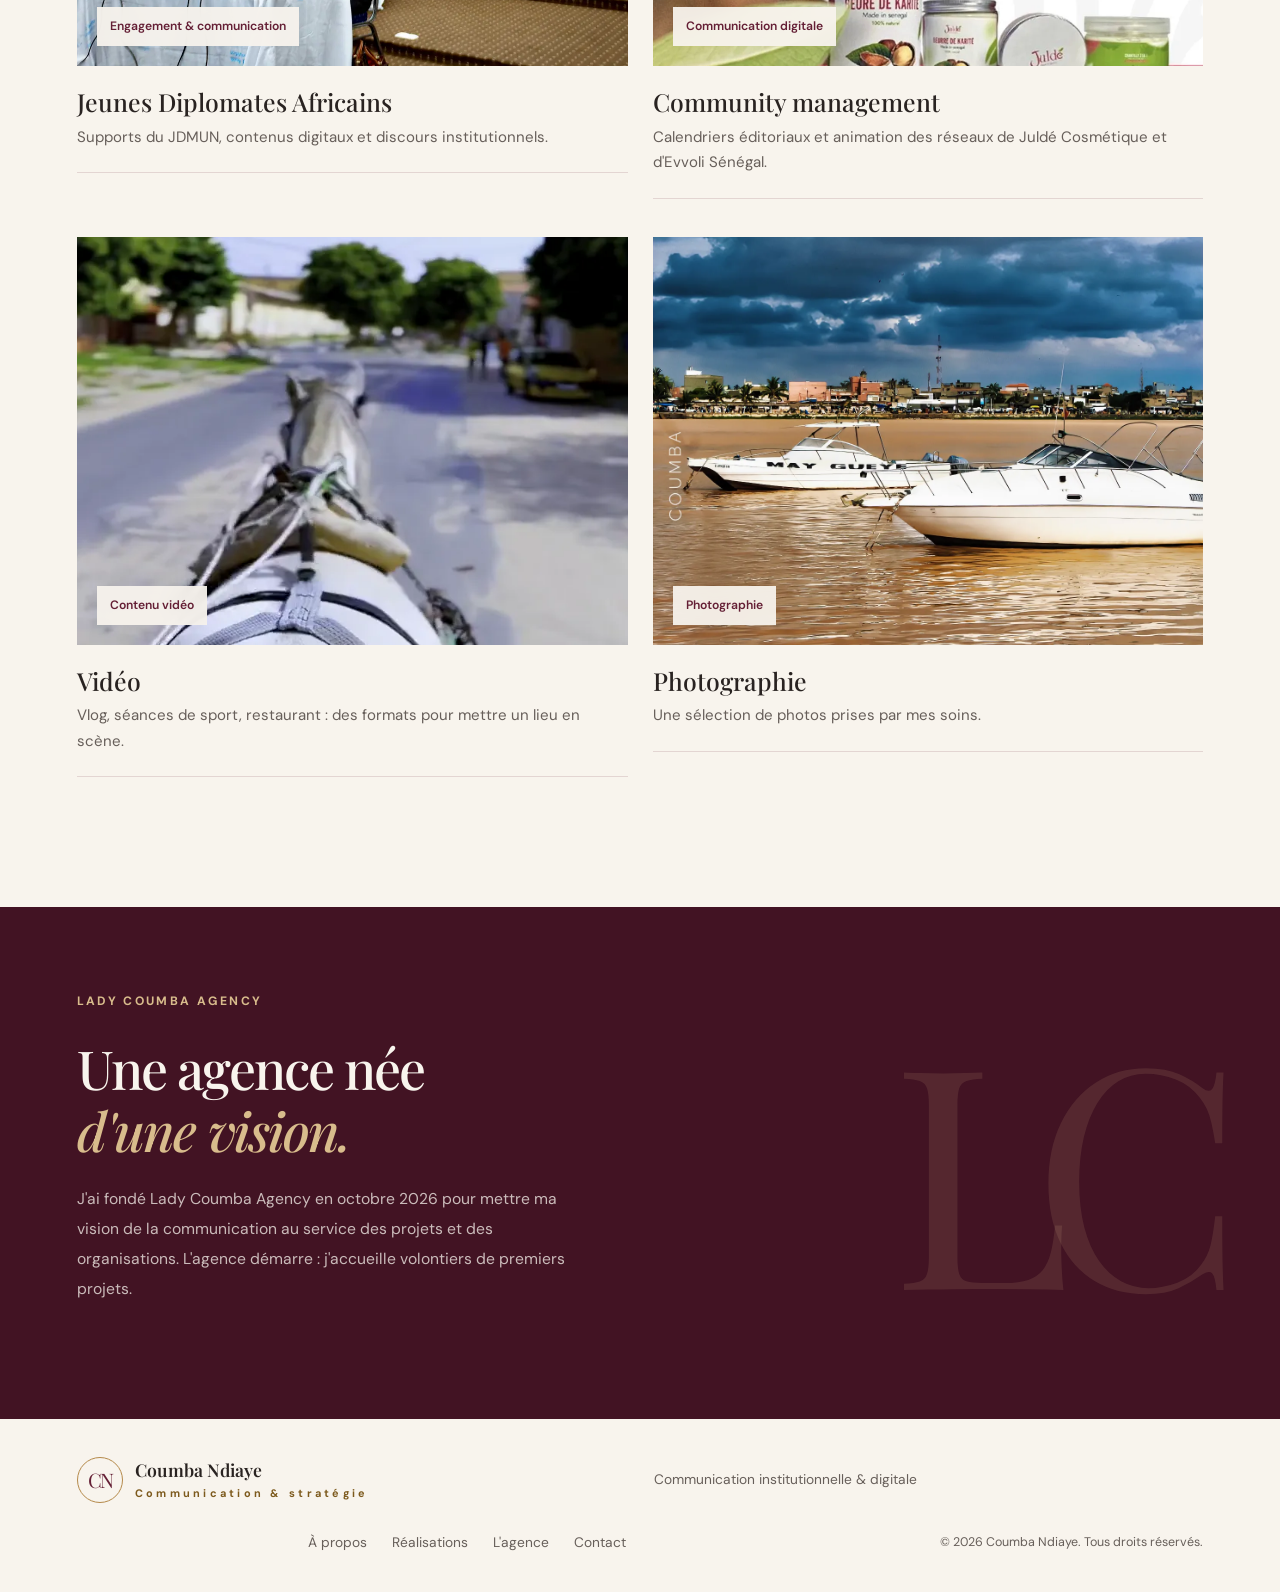
==== commit a52bff3b: "jj" ====
--- a/index.html
+++ b/index.html
@@ -34,6 +34,8 @@
 
     <link rel="stylesheet" href="style.css">
     <script src="script.js" defer></script>
+
+    <meta name="google-site-verification" content="Z0A7EPNmOOkpVDd5t7v6VYX1H7zoTGX28Zv2FSQwuXk" />
 </head>
 
 <body>
